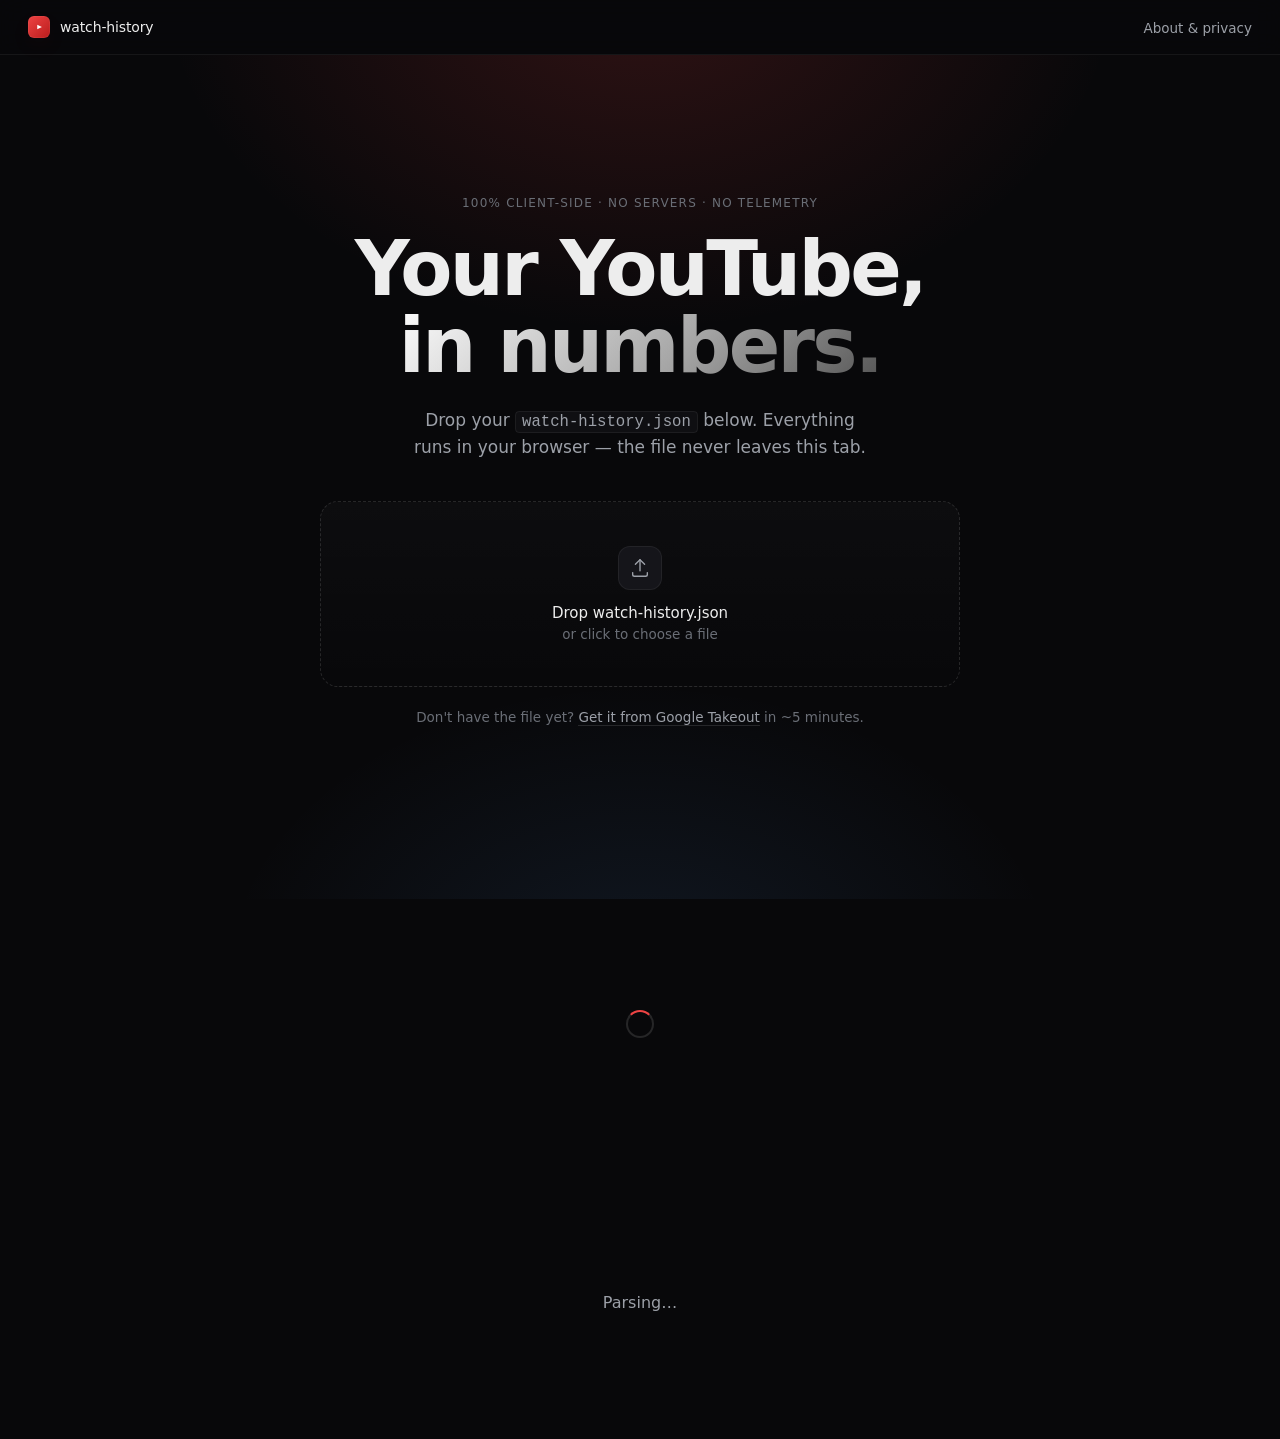
==== web/index.html @ 3d6350bc "refactor: split core from rendering, add web UI - core.js: pure stats logic (parseEntries, computeSt" ====
<!doctype html>
<html lang="en">
<head>
  <meta charset="utf-8" />
  <meta name="viewport" content="width=device-width, initial-scale=1, viewport-fit=cover" />
  <meta name="color-scheme" content="dark" />
  <title>Watch History — your YouTube, in numbers</title>
  <meta name="description" content="A private, client-side report of your YouTube watch history. No servers. No telemetry. Drop the file, see the years." />
  <link rel="stylesheet" href="./styles.css" />
  <link rel="icon" href="data:image/svg+xml,%3Csvg xmlns='http://www.w3.org/2000/svg' viewBox='0 0 32 32'%3E%3Crect width='32' height='32' rx='8' fill='%23ef4444'/%3E%3Cpath d='M13 11l8 5-8 5z' fill='white'/%3E%3C/svg%3E" />
</head>
<body>
  <header class="nav">
    <a class="brand" href="./index.html">
      <span class="brand-mark" aria-hidden="true"></span>
      <span class="brand-text">watch-history</span>
    </a>
    <nav>
      <a href="./about.html" class="nav-link">About &amp; privacy</a>
    </nav>
  </header>

  <main id="app">
    <!-- Landing -->
    <section id="landing" class="landing">
      <div class="landing-inner">
        <p class="eyebrow">100% client-side · no servers · no telemetry</p>
        <h1 class="hero-title">
          Your YouTube,<br />
          <span class="hero-grad">in numbers.</span>
        </h1>
        <p class="hero-sub">
          Drop your <code>watch-history.json</code> below. Everything runs in your browser — the file never leaves this tab.
        </p>

        <label id="dropzone" class="dropzone" tabindex="0">
          <input id="file-input" type="file" accept="application/json,.json" hidden />
          <div class="dropzone-inner">
            <div class="dropzone-icon" aria-hidden="true">
              <svg viewBox="0 0 24 24" fill="none" stroke="currentColor" stroke-width="1.5" stroke-linecap="round" stroke-linejoin="round">
                <path d="M12 3v12" /><path d="m7 8 5-5 5 5" /><path d="M4 17v2a2 2 0 0 0 2 2h12a2 2 0 0 0 2-2v-2" />
              </svg>
            </div>
            <div class="dropzone-text">
              <strong>Drop watch-history.json</strong>
              <span>or click to choose a file</span>
            </div>
          </div>
          <div class="dropzone-glow" aria-hidden="true"></div>
        </label>

        <p class="hint">
          Don't have the file yet? <a href="./about.html#takeout">Get it from Google Takeout</a> in ~5 minutes.
        </p>
      </div>
      <div class="landing-bg" aria-hidden="true"></div>
    </section>

    <!-- Loading -->
    <section id="loading" class="loading" hidden>
      <div class="spinner" aria-hidden="true"></div>
      <p id="loading-text">Parsing…</p>
    </section>

    <!-- Report -->
    <section id="report" class="report" hidden>
      <div class="report-header reveal">
        <div>
          <p class="eyebrow">Personal report</p>
          <h2 id="report-range" class="report-title"></h2>
        </div>
        <button id="reset-btn" class="ghost-btn" type="button">Load a different file</button>
      </div>

      <div id="summary" class="summary reveal"></div>

      <section class="block reveal">
        <h3 class="block-title">Year &times; month</h3>
        <p class="block-sub">How your watching has trended over the years.</p>
        <div id="ym-grid" class="ym-grid"></div>
      </section>

      <section class="block reveal">
        <h3 class="block-title">Daily heatmap</h3>
        <p class="block-sub" id="heatmap-sub">Last 53 weeks. Each square is a day.</p>
        <div id="heatmap" class="heatmap-wrap"></div>
      </section>

      <section class="block reveal">
        <h3 class="block-title">When do you watch?</h3>
        <p class="block-sub">Hour-of-day &times; day-of-week, in your local time.</p>
        <div id="hourdow" class="hourdow-wrap"></div>
      </section>

      <section class="two-col">
        <section class="block reveal">
          <h3 class="block-title">Top channels — all time</h3>
          <ol id="top-channels" class="channel-list"></ol>
        </section>
        <section class="block reveal">
          <h3 class="block-title">Top channels — last 90 days</h3>
          <ol id="top-channels-90" class="channel-list"></ol>
        </section>
      </section>

      <section class="block reveal">
        <h3 class="block-title">Most rewatched videos</h3>
        <p class="block-sub" id="rewatched-sub"></p>
        <ol id="rewatched-list" class="rewatched-list"></ol>
      </section>

      <section class="block reveal">
        <h3 class="block-title">Play-count distribution</h3>
        <p class="block-sub">How often you come back to the same video.</p>
        <div id="play-buckets" class="play-buckets"></div>
      </section>

      <section class="block reveal">
        <h3 class="block-title">Streaks &amp; extras</h3>
        <div id="extras" class="extras"></div>
      </section>

      <footer class="report-footer">
        <p>Generated in your browser · nothing was uploaded · <a href="./about.html">how this works</a></p>
      </footer>
    </section>
  </main>

  <!-- Full-page drag overlay -->
  <div id="drag-overlay" class="drag-overlay" aria-hidden="true">
    <div class="drag-overlay-inner">
      <div class="drag-overlay-ring"></div>
      <p>Drop to analyze</p>
    </div>
  </div>

  <script type="module" src="./app.js"></script>
</body>
</html>
---- web/styles.css ----
/* =========================================================================
   watch-history — dark, quiet, precise.
   ========================================================================= */

:root {
  --bg:           #08080a;
  --bg-elev:      #0f0f12;
  --bg-elev-2:    #15151a;
  --line:         rgba(255, 255, 255, 0.06);
  --line-strong:  rgba(255, 255, 255, 0.12);
  --text:         #ededed;
  --text-2:       #9ca0a8;
  --text-3:       #6a6e76;
  --accent:       #ef4444;
  --accent-soft:  rgba(239, 68, 68, 0.14);
  --accent-glow:  rgba(239, 68, 68, 0.40);
  --warm:         #f59e0b;
  --cool:         #60a5fa;
  --green:        #34d399;
  --radius-sm:    8px;
  --radius:       12px;
  --radius-lg:    18px;
  --ease:         cubic-bezier(0.22, 1, 0.36, 1);
  --ease-out:     cubic-bezier(0.16, 1, 0.3, 1);
  --font-sans:    -apple-system, "SF Pro Display", "Inter", system-ui, sans-serif;
  --font-mono:    "SF Mono", "JetBrains Mono", "Menlo", ui-monospace, monospace;
}

* { box-sizing: border-box; }
html, body { margin: 0; padding: 0; }
html { background: var(--bg); }
body {
  font-family: var(--font-sans);
  color: var(--text);
  background: var(--bg);
  -webkit-font-smoothing: antialiased;
  font-feature-settings: "ss01", "cv11";
  min-height: 100vh;
  overflow-x: hidden;
}
a { color: var(--text); text-decoration: none; border-bottom: 1px solid var(--line-strong); transition: border-color .15s var(--ease), color .15s var(--ease); }
a:hover { border-color: var(--text); color: white; }
code { font-family: var(--font-mono); font-size: 0.92em; background: var(--bg-elev); padding: 1px 6px; border-radius: 4px; border: 1px solid var(--line); }

/* =========================================================================
   Nav
   ========================================================================= */
.nav {
  position: sticky; top: 0; z-index: 50;
  display: flex; align-items: center; justify-content: space-between;
  padding: 16px 28px;
  background: color-mix(in oklab, var(--bg) 80%, transparent);
  -webkit-backdrop-filter: blur(14px) saturate(140%);
          backdrop-filter: blur(14px) saturate(140%);
  border-bottom: 1px solid var(--line);
}
.brand { display: flex; align-items: center; gap: 10px; border: 0; }
.brand:hover { color: white; }
.brand-mark {
  width: 22px; height: 22px; border-radius: 6px;
  background: linear-gradient(135deg, var(--accent) 0%, #b91c1c 100%);
  box-shadow: 0 0 0 1px rgba(255,255,255,0.05) inset, 0 8px 24px -8px var(--accent-glow);
  position: relative;
}
.brand-mark::after {
  content: ""; position: absolute; inset: 0;
  background: url("data:image/svg+xml;utf8,<svg xmlns='http://www.w3.org/2000/svg' viewBox='0 0 24 24'><path d='M9 8l8 4-8 4z' fill='white'/></svg>") center/14px no-repeat;
}
.brand-text { font-size: 14px; letter-spacing: -0.01em; font-weight: 500; color: var(--text); }
.nav-link { font-size: 13.5px; color: var(--text-2); border: 0; }
.nav-link:hover { color: var(--text); }

/* =========================================================================
   Landing
   ========================================================================= */
.landing {
  position: relative;
  min-height: calc(100vh - 56px);
  display: grid; place-items: center;
  padding: 60px 24px 80px;
  overflow: hidden;
}
.landing-inner {
  position: relative; z-index: 2;
  max-width: 640px; width: 100%;
  text-align: center;
  animation: fadeUp .8s var(--ease-out) both;
}
.eyebrow {
  font-size: 12px; letter-spacing: 0.1em; text-transform: uppercase;
  color: var(--text-3); margin: 0 0 20px;
  font-weight: 500;
}
.hero-title {
  font-size: clamp(40px, 6.5vw, 76px);
  line-height: 1.02;
  letter-spacing: -0.035em;
  font-weight: 600;
  margin: 0 0 22px;
  color: var(--text);
}
.hero-grad {
  background: linear-gradient(135deg, #fff 0%, #a3a3a3 60%, #525252 100%);
  -webkit-background-clip: text; background-clip: text;
  color: transparent;
}
.hero-sub {
  font-size: 17px; line-height: 1.55;
  color: var(--text-2);
  margin: 0 auto 40px; max-width: 460px;
}
.hint { font-size: 13.5px; color: var(--text-3); margin-top: 22px; }
.hint a { color: var(--text-2); border-color: var(--line-strong); }

.dropzone {
  position: relative;
  display: block;
  border-radius: var(--radius-lg);
  background: linear-gradient(180deg, rgba(255,255,255,0.025), rgba(255,255,255,0.005));
  border: 1px dashed var(--line-strong);
  padding: 44px 24px;
  cursor: pointer;
  transition: transform .35s var(--ease), border-color .25s var(--ease), background .25s var(--ease);
  overflow: hidden;
  isolation: isolate;
}
.dropzone:hover, .dropzone:focus-visible { outline: none; border-color: rgba(255,255,255,0.22); transform: translateY(-2px); background: linear-gradient(180deg, rgba(255,255,255,0.04), rgba(255,255,255,0.01)); }
.dropzone.is-active { border-color: var(--accent); background: linear-gradient(180deg, var(--accent-soft), rgba(239,68,68,0.03)); transform: translateY(-2px); }
.dropzone-inner { display: flex; flex-direction: column; align-items: center; gap: 14px; position: relative; z-index: 2; }
.dropzone-icon {
  width: 44px; height: 44px; border-radius: 12px;
  display: grid; place-items: center;
  background: var(--bg-elev-2);
  border: 1px solid var(--line);
  color: var(--text-2);
  transition: color .2s var(--ease), border-color .2s var(--ease), background .2s var(--ease);
}
.dropzone:hover .dropzone-icon, .dropzone.is-active .dropzone-icon { color: var(--accent); border-color: var(--accent); }
.dropzone-icon svg { width: 22px; height: 22px; }
.dropzone-text { display: flex; flex-direction: column; align-items: center; gap: 4px; }
.dropzone-text strong { font-weight: 500; font-size: 15px; color: var(--text); }
.dropzone-text span { font-size: 13.5px; color: var(--text-3); }

.dropzone-glow {
  position: absolute; inset: 0;
  background: radial-gradient(600px circle at var(--mx, 50%) var(--my, 50%), var(--accent-soft), transparent 50%);
  opacity: 0; transition: opacity .35s var(--ease);
  pointer-events: none; z-index: 1;
}
.dropzone:hover .dropzone-glow, .dropzone.is-active .dropzone-glow { opacity: 1; }

.landing-bg {
  position: absolute; inset: 0; z-index: 1;
  background:
    radial-gradient(800px 600px at 50% -10%, rgba(239,68,68,0.18), transparent 60%),
    radial-gradient(700px 500px at 50% 110%, rgba(96,165,250,0.10), transparent 60%);
  pointer-events: none;
}

/* =========================================================================
   Loading
   ========================================================================= */
.loading {
  min-height: 60vh;
  display: grid; place-items: center;
  gap: 18px;
  color: var(--text-2);
}
.spinner {
  width: 28px; height: 28px;
  border-radius: 50%;
  border: 2px solid var(--line-strong);
  border-top-color: var(--accent);
  animation: spin 0.9s linear infinite;
}
@keyframes spin { to { transform: rotate(360deg); } }

/* =========================================================================
   Full-page drag overlay
   ========================================================================= */
.drag-overlay {
  position: fixed; inset: 12px; z-index: 100;
  border-radius: var(--radius-lg);
  border: 2px dashed var(--accent);
  background: rgba(239, 68, 68, 0.06);
  -webkit-backdrop-filter: blur(2px); backdrop-filter: blur(2px);
  display: grid; place-items: center;
  pointer-events: none;
  opacity: 0;
  transition: opacity .18s var(--ease);
}
.drag-overlay.is-on { opacity: 1; pointer-events: all; }
.drag-overlay-inner { text-align: center; display: flex; flex-direction: column; align-items: center; gap: 18px; }
.drag-overlay-inner p { font-size: 18px; letter-spacing: -0.01em; color: var(--text); margin: 0; }
.drag-overlay-ring {
  width: 54px; height: 54px;
  border-radius: 50%;
  border: 2px solid var(--accent);
  position: relative;
}
.drag-overlay-ring::before, .drag-overlay-ring::after {
  content: ""; position: absolute; inset: -6px; border-radius: 50%;
  border: 2px solid var(--accent); opacity: 0.4;
  animation: pulse 1.6s var(--ease) infinite;
}
.drag-overlay-ring::after { animation-delay: 0.8s; }
@keyframes pulse {
  0%   { transform: scale(0.85); opacity: 0.5; }
  100% { transform: scale(1.6);  opacity: 0;   }
}

/* =========================================================================
   Report
   ========================================================================= */
.report {
  max-width: 1180px; margin: 0 auto;
  padding: 56px 28px 96px;
}
.report-header {
  display: flex; align-items: flex-end; justify-content: space-between;
  gap: 24px; margin-bottom: 40px;
  flex-wrap: wrap;
}
.report-title {
  font-size: clamp(26px, 4vw, 38px);
  letter-spacing: -0.025em;
  font-weight: 600;
  margin: 0;
  color: var(--text);
}
.ghost-btn {
  background: transparent;
  color: var(--text-2);
  border: 1px solid var(--line-strong);
  border-radius: var(--radius-sm);
  padding: 9px 14px;
  font-size: 13px;
  font-family: inherit;
  cursor: pointer;
  transition: all .18s var(--ease);
}
.ghost-btn:hover { color: var(--text); border-color: rgba(255,255,255,0.25); background: var(--bg-elev); }

.summary {
  display: grid;
  grid-template-columns: repeat(4, 1fr);
  gap: 14px;
  margin-bottom: 64px;
}
@media (max-width: 760px) { .summary { grid-template-columns: repeat(2, 1fr); } }

.stat {
  background: var(--bg-elev);
  border: 1px solid var(--line);
  border-radius: var(--radius);
  padding: 22px 22px 20px;
  position: relative; overflow: hidden;
  transition: border-color .2s var(--ease), transform .35s var(--ease);
}
.stat:hover { border-color: var(--line-strong); transform: translateY(-2px); }
.stat-label {
  font-size: 12px; color: var(--text-3);
  text-transform: uppercase; letter-spacing: 0.08em;
  margin: 0 0 12px;
}
.stat-value {
  font-size: clamp(28px, 3.4vw, 38px);
  font-weight: 600; letter-spacing: -0.02em;
  font-variant-numeric: tabular-nums;
  color: var(--text);
  line-height: 1;
}
.stat-unit { font-size: 14px; color: var(--text-3); margin-left: 6px; font-weight: 400; letter-spacing: 0; }
.stat-sub { font-size: 12.5px; color: var(--text-3); margin: 10px 0 0; }

/* Block */
.block { margin-bottom: 72px; }
.block-title {
  font-size: 20px; font-weight: 600; letter-spacing: -0.015em;
  margin: 0 0 4px;
}
.block-sub { color: var(--text-3); font-size: 13.5px; margin: 0 0 22px; }

.two-col { display: grid; grid-template-columns: 1fr 1fr; gap: 32px; margin-bottom: 0; }
@media (max-width: 880px) { .two-col { grid-template-columns: 1fr; } }

/* =========================================================================
   Year × month grid
   ========================================================================= */
.ym-grid {
  display: grid;
  grid-template-columns: 60px repeat(12, 1fr) 70px;
  gap: 4px;
  font-variant-numeric: tabular-nums;
  font-size: 12px;
}
.ym-cell {
  aspect-ratio: 1;
  border-radius: 5px;
  display: grid; place-items: center;
  color: rgba(255,255,255,0.85);
  background: rgba(255,255,255,0.02);
  border: 1px solid var(--line);
  cursor: default;
  transition: transform .15s var(--ease), border-color .15s var(--ease);
  min-height: 36px;
}
.ym-cell:hover { transform: scale(1.06); border-color: var(--line-strong); z-index: 2; position: relative; }
.ym-cell.empty { color: var(--text-3); opacity: 0.4; }
.ym-label, .ym-month, .ym-total {
  display: grid; place-items: center;
  color: var(--text-3); font-weight: 500;
}
.ym-label { justify-content: start; font-weight: 600; color: var(--text-2); }
.ym-total { color: var(--text); font-weight: 600; }

/* =========================================================================
   Daily heatmap (GitHub-style)
   ========================================================================= */
.heatmap-wrap { overflow-x: auto; padding-bottom: 6px; }
.heatmap {
  display: inline-grid;
  grid-template-columns: 28px repeat(var(--weeks, 53), 12px);
  grid-auto-rows: 12px;
  gap: 3px;
  font-size: 10px;
}
.heatmap-month-row { display: contents; }
.heatmap-month-label {
  grid-row: 1;
  color: var(--text-3);
  font-size: 10px;
  text-align: left;
  padding-bottom: 4px;
  height: 14px;
}
.heatmap-day-label {
  color: var(--text-3);
  font-size: 10px;
  display: grid; align-items: center;
  padding-right: 6px;
}
.heatmap-cell {
  border-radius: 2px;
  background: var(--line);
  transition: transform .12s var(--ease), filter .12s var(--ease);
  cursor: default;
}
.heatmap-cell:hover { transform: scale(1.7); z-index: 2; position: relative; filter: brightness(1.3); }
.heatmap-cell.empty { background: rgba(255,255,255,0.025); }
.heatmap-cell.l1 { background: rgba(239, 68, 68, 0.25); }
.heatmap-cell.l2 { background: rgba(239, 68, 68, 0.50); }
.heatmap-cell.l3 { background: rgba(239, 68, 68, 0.75); }
.heatmap-cell.l4 { background: rgba(239, 68, 68, 1.00); box-shadow: 0 0 8px -2px var(--accent-glow); }

.heatmap-legend {
  display: flex; align-items: center; gap: 10px;
  margin-top: 14px;
  font-size: 12px; color: var(--text-3);
}
.heatmap-legend-cells { display: flex; gap: 3px; }
.heatmap-legend-cells > span { width: 12px; height: 12px; border-radius: 2px; }

/* =========================================================================
   Hour × DoW
   ========================================================================= */
.hourdow-wrap { overflow-x: auto; }
.hourdow {
  display: inline-grid;
  grid-template-columns: 36px repeat(24, 22px);
  grid-auto-rows: 22px;
  gap: 3px;
}
.hourdow-cell {
  border-radius: 3px;
  background: var(--line);
  transition: transform .12s var(--ease);
  cursor: default;
  position: relative;
}
.hourdow-cell.empty { background: rgba(255,255,255,0.025); }
.hourdow-cell.l1 { background: rgba(239, 68, 68, 0.25); }
.hourdow-cell.l2 { background: rgba(239, 68, 68, 0.50); }
.hourdow-cell.l3 { background: rgba(239, 68, 68, 0.75); }
.hourdow-cell.l4 { background: rgba(239, 68, 68, 1.00); box-shadow: 0 0 8px -2px var(--accent-glow); }
.hourdow-cell:hover { transform: scale(1.25); z-index: 2; }
.hourdow-label, .hourdow-hour {
  color: var(--text-3); font-size: 10.5px;
  display: grid; place-items: center;
}
.hourdow-label { justify-content: end; padding-right: 8px; }

/* =========================================================================
   Channel list
   ========================================================================= */
.channel-list { list-style: none; padding: 0; margin: 0; display: flex; flex-direction: column; gap: 6px; }
.channel-row {
  display: grid;
  grid-template-columns: 28px 1fr auto;
  gap: 14px;
  align-items: center;
  padding: 10px 12px;
  border-radius: 10px;
  background: transparent;
  transition: background .15s var(--ease);
  position: relative;
}
.channel-row:hover { background: var(--bg-elev); }
.avatar {
  width: 28px; height: 28px; border-radius: 50%;
  display: grid; place-items: center;
  font-size: 11px; font-weight: 600; letter-spacing: 0.02em;
  color: white;
  flex-shrink: 0;
  box-shadow: 0 0 0 1px rgba(255,255,255,0.06) inset;
}
.channel-meta { min-width: 0; display: flex; flex-direction: column; gap: 4px; }
.channel-name {
  font-size: 13.5px;
  white-space: nowrap; overflow: hidden; text-overflow: ellipsis;
  color: var(--text);
}
.channel-name a { color: inherit; border: 0; }
.channel-name a:hover { color: white; }
.channel-bar {
  height: 4px; border-radius: 2px;
  background: var(--line);
  overflow: hidden;
}
.channel-bar-fill {
  display: block; height: 100%;
  background: linear-gradient(90deg, var(--accent), #fb923c);
  border-radius: 2px;
  width: 0;
  transition: width .8s var(--ease-out);
}
.channel-count {
  font-variant-numeric: tabular-nums;
  font-size: 13px;
  color: var(--text-2);
  font-weight: 500;
}

/* =========================================================================
   Rewatched list
   ========================================================================= */
.rewatched-list { list-style: none; padding: 0; margin: 0; display: flex; flex-direction: column; gap: 4px; }
.rewatched-row {
  display: grid;
  grid-template-columns: 40px 28px 1fr auto;
  align-items: center;
  gap: 14px;
  padding: 10px 12px;
  border-radius: 10px;
  transition: background .15s var(--ease);
}
.rewatched-row:hover { background: var(--bg-elev); }
.rewatched-count {
  font-variant-numeric: tabular-nums;
  font-size: 16px; font-weight: 600;
  color: var(--text);
  text-align: right;
}
.rewatched-meta { min-width: 0; }
.rewatched-title {
  font-size: 13.5px;
  white-space: nowrap; overflow: hidden; text-overflow: ellipsis;
  color: var(--text);
}
.rewatched-title a { color: inherit; border: 0; }
.rewatched-title a:hover { color: white; }
.rewatched-channel {
  font-size: 12px; color: var(--text-3);
  margin-top: 2px;
  white-space: nowrap; overflow: hidden; text-overflow: ellipsis;
}
.rewatched-span {
  font-size: 11.5px; color: var(--text-3);
  font-variant-numeric: tabular-nums;
  white-space: nowrap;
}

/* =========================================================================
   Play buckets
   ========================================================================= */
.play-buckets { display: flex; flex-direction: column; gap: 10px; }
.bucket-row {
  display: grid;
  grid-template-columns: 200px 1fr 90px;
  gap: 18px;
  align-items: center;
  padding: 12px 14px;
  background: var(--bg-elev);
  border: 1px solid var(--line);
  border-radius: 10px;
  transition: border-color .2s var(--ease);
}
.bucket-row:hover { border-color: var(--line-strong); }
.bucket-label { font-size: 13.5px; color: var(--text); }
.bucket-bar {
  height: 8px; border-radius: 4px; background: var(--line);
  overflow: hidden; position: relative;
}
.bucket-bar-fill {
  position: absolute; inset: 0; right: auto;
  background: linear-gradient(90deg, var(--accent), #fb923c);
  border-radius: 4px;
  width: 0;
  transition: width 1s var(--ease-out);
}
.bucket-num { text-align: right; font-variant-numeric: tabular-nums; font-size: 13px; color: var(--text-2); }
.bucket-num strong { color: var(--text); font-weight: 600; }
@media (max-width: 700px) {
  .bucket-row { grid-template-columns: 1fr 80px; }
  .bucket-bar { grid-column: 1 / -1; order: 3; }
  .bucket-label { order: 1; }
  .bucket-num { order: 2; }
}

/* =========================================================================
   Extras
   ========================================================================= */
.extras {
  display: grid;
  grid-template-columns: repeat(auto-fit, minmax(220px, 1fr));
  gap: 14px;
}
.extra {
  padding: 18px 20px;
  background: var(--bg-elev);
  border: 1px solid var(--line);
  border-radius: var(--radius);
}
.extra-label { font-size: 12px; color: var(--text-3); text-transform: uppercase; letter-spacing: 0.08em; margin: 0 0 10px; }
.extra-value { font-size: 22px; font-weight: 600; letter-spacing: -0.015em; font-variant-numeric: tabular-nums; }
.extra-sub { font-size: 12px; color: var(--text-3); margin-top: 4px; }

/* =========================================================================
   Footer
   ========================================================================= */
.report-footer { text-align: center; color: var(--text-3); font-size: 12.5px; padding: 24px 0 0; border-top: 1px solid var(--line); margin-top: 48px; }
.report-footer a { color: var(--text-2); border: 0; }
.report-footer a:hover { color: var(--text); }

/* =========================================================================
   Reveal-on-mount animation (staggered)
   ========================================================================= */
.reveal { opacity: 0; transform: translateY(12px); animation: fadeUp .7s var(--ease-out) forwards; }
.reveal:nth-child(1) { animation-delay: 0.00s; }
.reveal:nth-child(2) { animation-delay: 0.07s; }
.reveal:nth-child(3) { animation-delay: 0.14s; }
.reveal:nth-child(4) { animation-delay: 0.21s; }
.reveal:nth-child(5) { animation-delay: 0.28s; }
.reveal:nth-child(6) { animation-delay: 0.35s; }
.reveal:nth-child(7) { animation-delay: 0.42s; }
.reveal:nth-child(8) { animation-delay: 0.49s; }
.reveal:nth-child(9) { animation-delay: 0.56s; }
.reveal:nth-child(10){ animation-delay: 0.63s; }

@keyframes fadeUp {
  from { opacity: 0; transform: translateY(12px); }
  to   { opacity: 1; transform: translateY(0);    }
}

@media (prefers-reduced-motion: reduce) {
  .reveal, .landing-inner { animation: none !important; opacity: 1; transform: none; }
  .spinner { animation-duration: 2s; }
  .drag-overlay-ring::before, .drag-overlay-ring::after { animation: none; }
  * { transition-duration: 0.01ms !important; }
}

/* =========================================================================
   Tooltip
   ========================================================================= */
.tip {
  position: fixed; z-index: 200;
  pointer-events: none;
  background: var(--bg-elev-2);
  color: var(--text);
  border: 1px solid var(--line-strong);
  border-radius: 8px;
  padding: 8px 10px;
  font-size: 12px;
  font-variant-numeric: tabular-nums;
  box-shadow: 0 16px 40px -12px rgba(0,0,0,0.6);
  opacity: 0;
  transform: translate(-50%, -130%);
  transition: opacity .12s var(--ease);
  white-space: nowrap;
}
.tip.is-on { opacity: 1; }

/* =========================================================================
   About page
   ========================================================================= */
.about-body { background: var(--bg); }
.about-main { padding: 64px 28px 120px; }
.prose {
  max-width: 720px; margin: 0 auto;
  color: var(--text);
  font-size: 16px; line-height: 1.65;
}
.prose h1 {
  font-size: clamp(34px, 5vw, 52px);
  letter-spacing: -0.03em; font-weight: 600;
  line-height: 1.1; margin: 0 0 40px;
}
.prose h2 {
  font-size: 22px; font-weight: 600; letter-spacing: -0.015em;
  margin: 56px 0 14px;
}
.prose h3 { font-size: 16px; font-weight: 600; margin: 0 0 4px; }
.prose p { color: var(--text-2); margin: 0 0 14px; }
.prose ul, .prose ol { color: var(--text-2); padding-left: 22px; }
.prose li { margin: 4px 0; }
.prose strong { color: var(--text); font-weight: 600; }
.prose em { color: var(--text); font-style: normal; background: var(--bg-elev); padding: 0 5px; border-radius: 4px; border: 1px solid var(--line); font-size: 0.94em; }
.prose .back { margin-top: 56px; }

.callout {
  display: grid; grid-template-columns: 36px 1fr; gap: 18px;
  background: linear-gradient(180deg, rgba(52, 211, 153, 0.06), rgba(52, 211, 153, 0.02));
  border: 1px solid rgba(52, 211, 153, 0.20);
  border-radius: var(--radius);
  padding: 22px 24px;
  margin: 32px 0 40px;
}
.callout-icon {
  width: 32px; height: 32px; border-radius: 8px;
  background: rgba(52, 211, 153, 0.14);
  display: grid; place-items: center;
  color: var(--green);
}
.callout-icon svg { width: 18px; height: 18px; }
.callout-title { margin: 0 0 10px; font-size: 17px; font-weight: 600; }
.callout-list { margin: 0; padding-left: 18px; }
.callout-list li { margin: 6px 0; }

.steps { list-style: none; padding: 0; counter-reset: step; margin: 24px 0; }
.steps > li {
  display: grid; grid-template-columns: 36px 1fr;
  gap: 18px;
  padding: 18px 0;
  border-top: 1px solid var(--line);
}
.steps > li:first-child { border-top: 0; }
.step-num {
  width: 28px; height: 28px; border-radius: 50%;
  display: grid; place-items: center;
  border: 1px solid var(--line-strong);
  background: var(--bg-elev);
  font-size: 12.5px; font-weight: 600;
  color: var(--text-2);
  font-variant-numeric: tabular-nums;
}
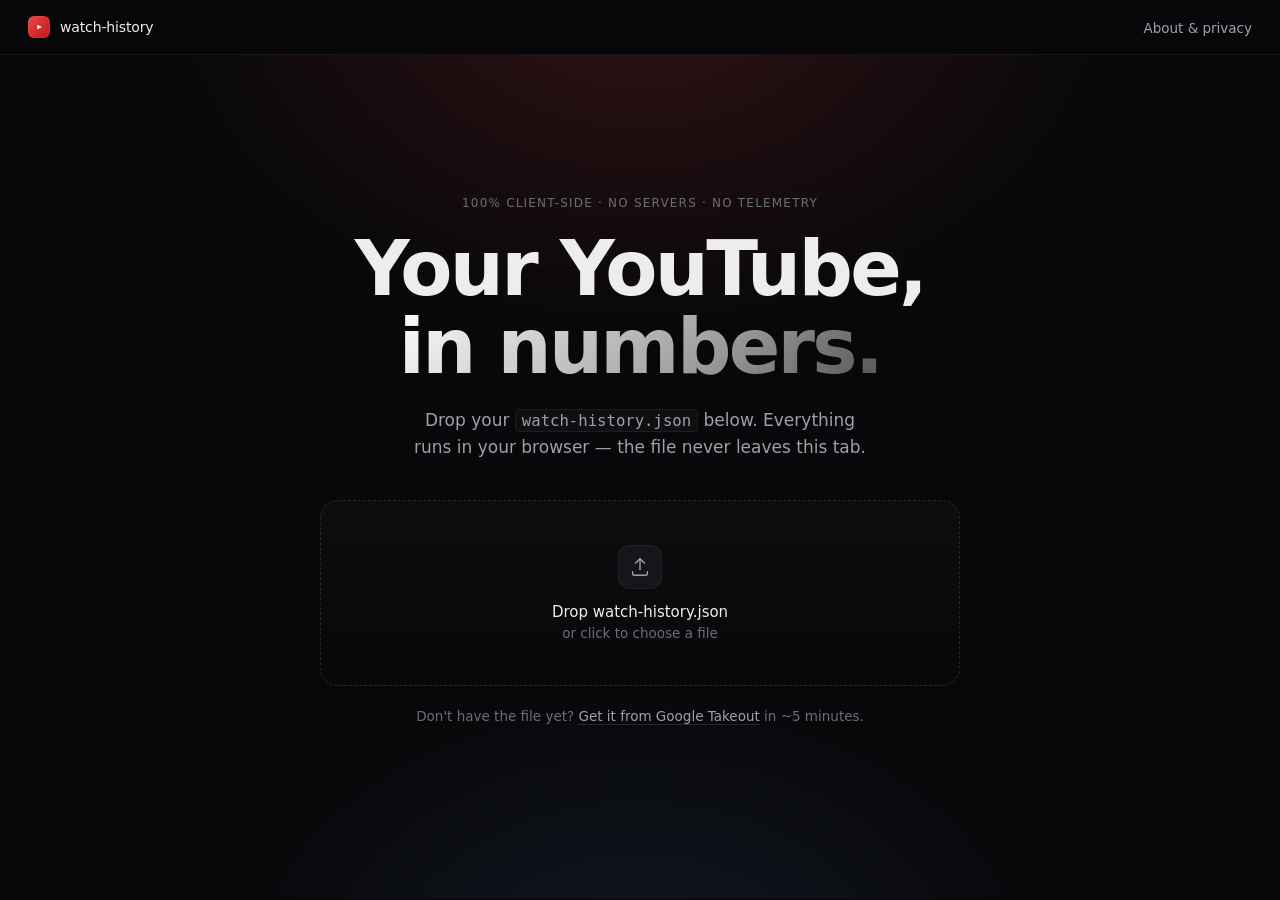
==== commit 40f162ab: "fix(web): file picker, drop reliability, hidden-section flash, post-load scroll - Click path: stop c" ====
--- a/web/index.html
+++ b/web/index.html
@@ -34,7 +34,7 @@
         </p>
 
         <label id="dropzone" class="dropzone" tabindex="0">
-          <input id="file-input" type="file" accept="application/json,.json" hidden />
+          <input id="file-input" type="file" accept="application/json,.json" class="visually-hidden" />
           <div class="dropzone-inner">
             <div class="dropzone-icon" aria-hidden="true">
               <svg viewBox="0 0 24 24" fill="none" stroke="currentColor" stroke-width="1.5" stroke-linecap="round" stroke-linejoin="round">
--- a/web/styles.css
+++ b/web/styles.css
@@ -28,6 +28,7 @@
 
 * { box-sizing: border-box; }
 html, body { margin: 0; padding: 0; }
+[hidden] { display: none !important; } /* beat class selectors below */
 html { background: var(--bg); }
 body {
   font-family: var(--font-sans);
@@ -141,6 +142,17 @@
 .dropzone-text strong { font-weight: 500; font-size: 15px; color: var(--text); }
 .dropzone-text span { font-size: 13.5px; color: var(--text-3); }
 
+/* Hide the file input visually but keep it interactable so the label
+   can natively forward clicks. `hidden`/`display:none` breaks the
+   picker in some browsers, especially Safari. */
+.visually-hidden {
+  position: absolute !important;
+  width: 1px; height: 1px;
+  padding: 0; margin: -1px;
+  overflow: hidden; clip: rect(0,0,0,0);
+  white-space: nowrap; border: 0;
+}
+
 .dropzone-glow {
   position: absolute; inset: 0;
   background: radial-gradient(600px circle at var(--mx, 50%) var(--my, 50%), var(--accent-soft), transparent 50%);
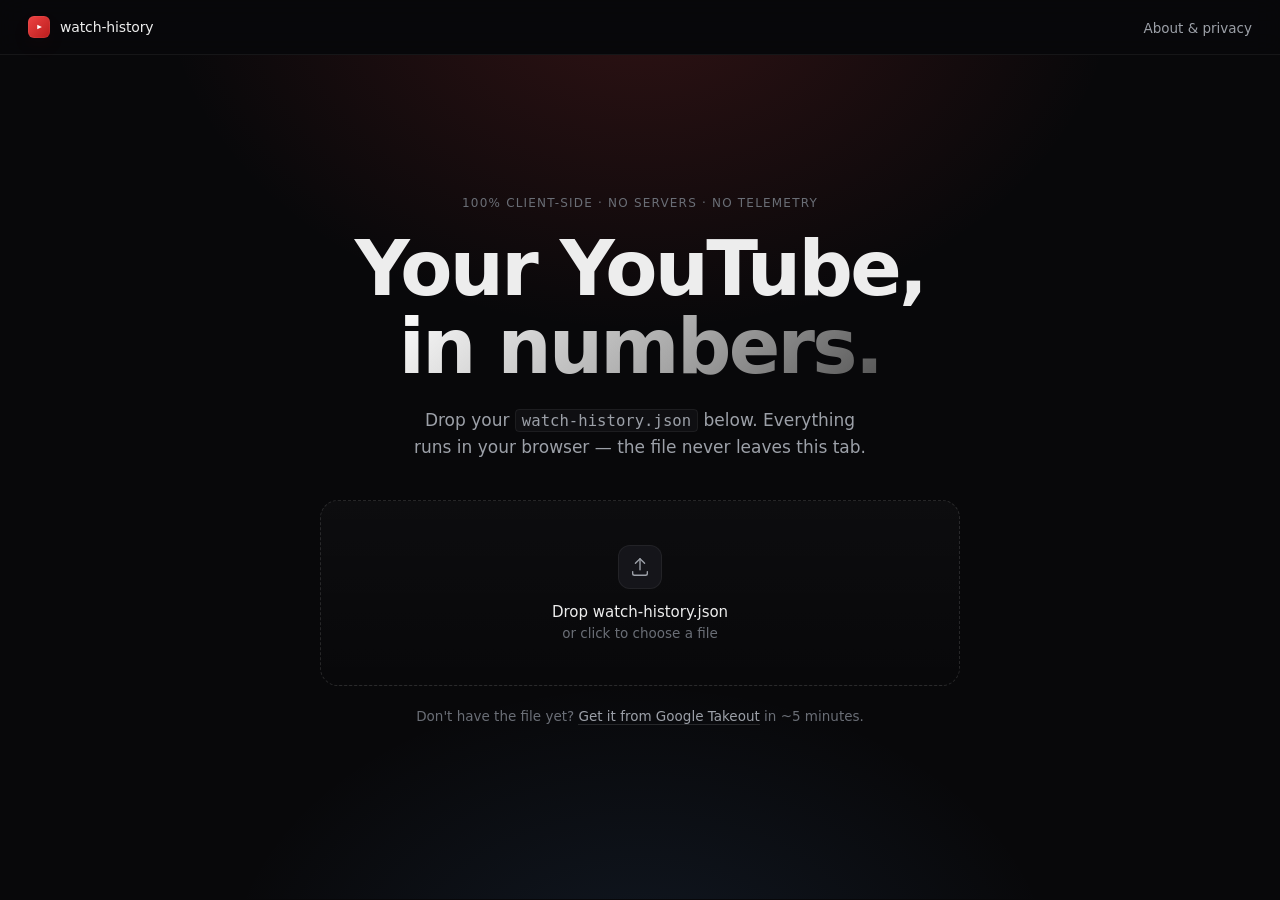
==== commit 0050a9bb: "feat(web): opt-in thumbnail toggle (off by default) Channel-avatar thumbnails (hotlinked from i.ytim" ====
--- a/web/index.html
+++ b/web/index.html
@@ -69,7 +69,14 @@
           <p class="eyebrow">Personal report</p>
           <h2 id="report-range" class="report-title"></h2>
         </div>
-        <button id="reset-btn" class="ghost-btn" type="button">Load a different file</button>
+        <div class="report-actions">
+          <label class="toggle" title="When on, channel avatars use YouTube video thumbnails (hotlinked from i.ytimg.com). When off, no network requests are made.">
+            <input type="checkbox" id="thumbs-toggle" class="toggle-input" />
+            <span class="toggle-track" aria-hidden="true"><span class="toggle-thumb"></span></span>
+            <span class="toggle-label">Thumbnails</span>
+          </label>
+          <button id="reset-btn" class="ghost-btn" type="button">Load a different file</button>
+        </div>
       </div>
 
       <div id="summary" class="summary reveal"></div>
--- a/web/styles.css
+++ b/web/styles.css
@@ -253,6 +253,55 @@
 }
 .ghost-btn:hover { color: var(--text); border-color: rgba(255,255,255,0.25); background: var(--bg-elev); }
 
+.report-actions {
+  display: flex; align-items: center; gap: 14px;
+  flex-wrap: wrap;
+}
+.toggle {
+  display: inline-flex; align-items: center; gap: 8px;
+  cursor: pointer;
+  user-select: none;
+  font-size: 13px;
+  color: var(--text-2);
+}
+.toggle:hover { color: var(--text); }
+.toggle-input {
+  position: absolute;
+  opacity: 0; pointer-events: none;
+  width: 0; height: 0;
+}
+.toggle-track {
+  position: relative;
+  width: 34px; height: 20px;
+  border-radius: 999px;
+  background: var(--line);
+  border: 1px solid var(--line-strong);
+  transition: background .18s var(--ease), border-color .18s var(--ease);
+  flex-shrink: 0;
+}
+.toggle-thumb {
+  position: absolute;
+  top: 1px; left: 1px;
+  width: 16px; height: 16px;
+  border-radius: 50%;
+  background: var(--text-2);
+  transition: transform .18s var(--ease), background .18s var(--ease);
+  box-shadow: 0 1px 2px rgba(0,0,0,0.4);
+}
+.toggle-input:checked + .toggle-track {
+  background: var(--accent);
+  border-color: var(--accent);
+}
+.toggle-input:checked + .toggle-track .toggle-thumb {
+  transform: translateX(14px);
+  background: white;
+}
+.toggle-input:focus-visible + .toggle-track {
+  outline: 2px solid var(--accent);
+  outline-offset: 2px;
+}
+.toggle-label { white-space: nowrap; }
+
 .summary {
   display: grid;
   grid-template-columns: repeat(4, 1fr);
@@ -300,6 +349,11 @@
    Year × month grid
    ========================================================================= */
 .ym-grid {
+  display: flex;
+  flex-direction: column;
+  gap: 14px;
+}
+.ym-grid-inner {
   display: grid;
   grid-template-columns: 60px repeat(12, 1fr) 70px;
   gap: 4px;
@@ -425,6 +479,15 @@
   color: white;
   flex-shrink: 0;
   box-shadow: 0 0 0 1px rgba(255,255,255,0.06) inset;
+  position: relative;
+  overflow: hidden;
+}
+.avatar-initials { grid-area: 1 / 1; }
+.avatar-img {
+  grid-area: 1 / 1;
+  width: 100%; height: 100%;
+  object-fit: cover;
+  display: block;
 }
 .channel-meta { min-width: 0; display: flex; flex-direction: column; gap: 4px; }
 .channel-name {
@@ -495,19 +558,36 @@
 /* =========================================================================
    Play buckets
    ========================================================================= */
-.play-buckets { display: flex; flex-direction: column; gap: 10px; }
+.play-master-detail {
+  display: grid;
+  grid-template-columns: minmax(0, 1fr) minmax(0, 1.1fr);
+  gap: 18px;
+  align-items: start;
+}
+.play-master {
+  list-style: none; margin: 0; padding: 0;
+  display: flex; flex-direction: column; gap: 10px;
+}
 .bucket-row {
   display: grid;
-  grid-template-columns: 200px 1fr 90px;
+  grid-template-columns: 180px 1fr 150px;
   gap: 18px;
   align-items: center;
   padding: 12px 14px;
   background: var(--bg-elev);
   border: 1px solid var(--line);
   border-radius: 10px;
-  transition: border-color .2s var(--ease);
+  cursor: pointer;
+  transition: border-color .2s var(--ease), background .2s var(--ease), transform .15s var(--ease);
 }
 .bucket-row:hover { border-color: var(--line-strong); }
+.bucket-row:focus-visible { outline: 2px solid var(--accent); outline-offset: 2px; }
+.bucket-row.is-selected {
+  border-color: var(--accent);
+  background: linear-gradient(90deg, rgba(239,68,68,0.08), transparent 60%);
+}
+.bucket-row.is-empty { cursor: default; opacity: 0.55; }
+.bucket-row.is-empty:hover { border-color: var(--line); }
 .bucket-label { font-size: 13.5px; color: var(--text); }
 .bucket-bar {
   height: 8px; border-radius: 4px; background: var(--line);
@@ -522,8 +602,67 @@
 }
 .bucket-num { text-align: right; font-variant-numeric: tabular-nums; font-size: 13px; color: var(--text-2); }
 .bucket-num strong { color: var(--text); font-weight: 600; }
+
+.play-detail {
+  background: var(--bg-elev);
+  border: 1px solid var(--line);
+  border-radius: 12px;
+  padding: 16px;
+  position: sticky; top: 16px;
+  height: 480px;
+  overflow: auto;
+}
+.play-detail-hint {
+  color: var(--text-3);
+  font-size: 13px;
+  margin: 0;
+  display: grid; place-items: center;
+  height: 100%;
+  text-align: center;
+}
+.play-detail-head { margin-bottom: 12px; }
+.play-detail-title { font-size: 14px; font-weight: 600; margin: 0 0 4px; color: var(--text); }
+.play-detail-sub { font-size: 12px; color: var(--text-3); margin: 0; }
+.play-detail-list {
+  list-style: none; margin: 0; padding: 0;
+  display: flex; flex-direction: column;
+}
+.play-detail-row {
+  display: grid;
+  grid-template-columns: 42px 28px minmax(0, 1fr);
+  gap: 10px;
+  align-items: center;
+  padding: 6px 4px;
+  border-top: 1px solid var(--line);
+}
+.play-detail-row:first-child { border-top: 0; }
+.play-detail-count {
+  text-align: right;
+  font-variant-numeric: tabular-nums;
+  font-weight: 600;
+  color: var(--text);
+  font-size: 13px;
+}
+.play-detail-meta { min-width: 0; display: flex; flex-direction: column; gap: 2px; }
+.play-detail-vtitle {
+  font-size: 13px; color: var(--text);
+  white-space: nowrap; overflow: hidden; text-overflow: ellipsis;
+}
+.play-detail-vtitle a { color: inherit; border: 0; }
+.play-detail-vtitle a:hover { color: white; }
+.play-detail-channel {
+  font-size: 11.5px; color: var(--text-3);
+  white-space: nowrap; overflow: hidden; text-overflow: ellipsis;
+}
+.play-detail-channel a { color: inherit; border: 0; }
+.play-detail-channel a:hover { color: var(--text-2); }
+
+@media (max-width: 900px) {
+  .play-master-detail { grid-template-columns: 1fr; }
+  .play-detail { position: static; height: 420px; }
+}
 @media (max-width: 700px) {
-  .bucket-row { grid-template-columns: 1fr 80px; }
+  .bucket-row { grid-template-columns: 1fr 100px; }
   .bucket-bar { grid-column: 1 / -1; order: 3; }
   .bucket-label { order: 1; }
   .bucket-num { order: 2; }
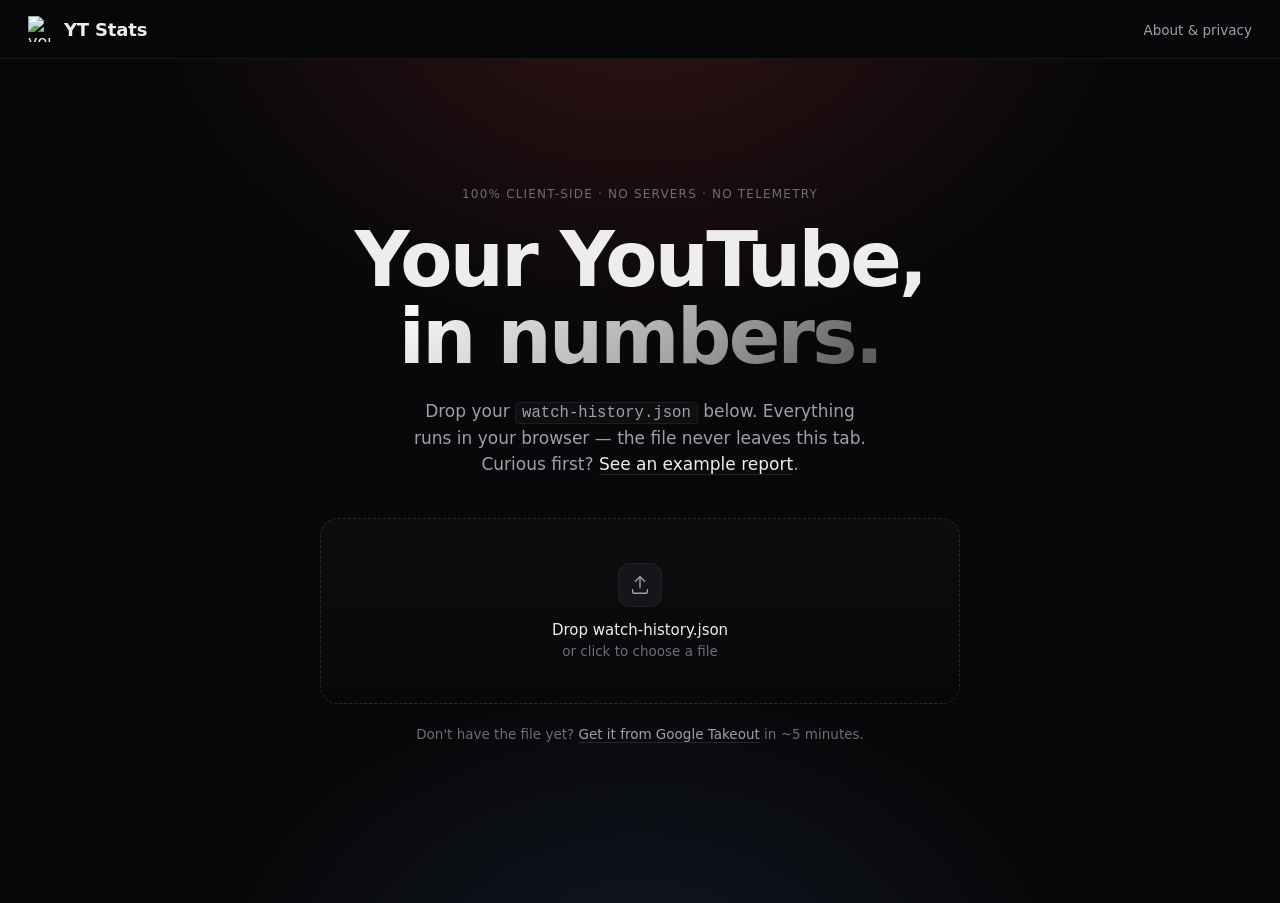
==== commit f8080348: "feat(web): "see an example report" link with stripped 2022 sample Adds an example.json (2022 subset," ====
--- a/web/index.html
+++ b/web/index.html
@@ -12,8 +12,8 @@
 <body>
   <header class="nav">
     <a class="brand" href="./index.html">
-      <span class="brand-mark" aria-hidden="true"></span>
-      <span class="brand-text">watch-history</span>
+      <img alt="youtube logo" class="brand-mark" src="/logo.png"></img>
+      <span class="brand-text">YT Stats</span>
     </a>
     <nav>
       <a href="./about.html" class="nav-link">About &amp; privacy</a>
@@ -30,7 +30,7 @@
           <span class="hero-grad">in numbers.</span>
         </h1>
         <p class="hero-sub">
-          Drop your <code>watch-history.json</code> below. Everything runs in your browser — the file never leaves this tab.
+          Drop your <code>watch-history.json</code> below. Everything runs in your browser — the file never leaves this tab. Curious first? <a href="#" id="example-link" class="example-link">See an example report</a>.
         </p>
 
         <label id="dropzone" class="dropzone" tabindex="0">
--- a/web/styles.css
+++ b/web/styles.css
@@ -3,804 +3,1415 @@
    ========================================================================= */
 
 :root {
-  --bg:           #08080a;
-  --bg-elev:      #0f0f12;
-  --bg-elev-2:    #15151a;
-  --line:         rgba(255, 255, 255, 0.06);
-  --line-strong:  rgba(255, 255, 255, 0.12);
-  --text:         #ededed;
-  --text-2:       #9ca0a8;
-  --text-3:       #6a6e76;
-  --accent:       #ef4444;
-  --accent-soft:  rgba(239, 68, 68, 0.14);
-  --accent-glow:  rgba(239, 68, 68, 0.40);
-  --warm:         #f59e0b;
-  --cool:         #60a5fa;
-  --green:        #34d399;
-  --radius-sm:    8px;
-  --radius:       12px;
-  --radius-lg:    18px;
-  --ease:         cubic-bezier(0.22, 1, 0.36, 1);
-  --ease-out:     cubic-bezier(0.16, 1, 0.3, 1);
-  --font-sans:    -apple-system, "SF Pro Display", "Inter", system-ui, sans-serif;
-  --font-mono:    "SF Mono", "JetBrains Mono", "Menlo", ui-monospace, monospace;
-}
-
-* { box-sizing: border-box; }
-html, body { margin: 0; padding: 0; }
-[hidden] { display: none !important; } /* beat class selectors below */
-html { background: var(--bg); }
+    --bg: #08080a;
+    --bg-elev: #0f0f12;
+    --bg-elev-2: #15151a;
+    --line: rgba(255, 255, 255, 0.06);
+    --line-strong: rgba(255, 255, 255, 0.12);
+    --text: #ededed;
+    --text-2: #9ca0a8;
+    --text-3: #6a6e76;
+    --accent: #ef4444;
+    --accent-soft: rgba(239, 68, 68, 0.14);
+    --accent-glow: rgba(239, 68, 68, 0.4);
+    --warm: #f59e0b;
+    --cool: #60a5fa;
+    --green: #34d399;
+    --radius-sm: 8px;
+    --radius: 12px;
+    --radius-lg: 18px;
+    --ease: cubic-bezier(0.22, 1, 0.36, 1);
+    --ease-out: cubic-bezier(0.16, 1, 0.3, 1);
+    --font-sans:
+        -apple-system, "SF Pro Display", "Inter", system-ui, sans-serif;
+    --font-mono: "SF Mono", "JetBrains Mono", "Menlo", ui-monospace, monospace;
+}
+
+* {
+    box-sizing: border-box;
+}
+html,
 body {
-  font-family: var(--font-sans);
-  color: var(--text);
-  background: var(--bg);
-  -webkit-font-smoothing: antialiased;
-  font-feature-settings: "ss01", "cv11";
-  min-height: 100vh;
-  overflow-x: hidden;
-}
-a { color: var(--text); text-decoration: none; border-bottom: 1px solid var(--line-strong); transition: border-color .15s var(--ease), color .15s var(--ease); }
-a:hover { border-color: var(--text); color: white; }
-code { font-family: var(--font-mono); font-size: 0.92em; background: var(--bg-elev); padding: 1px 6px; border-radius: 4px; border: 1px solid var(--line); }
+    margin: 0;
+    padding: 0;
+}
+[hidden] {
+    display: none !important;
+} /* beat class selectors below */
+html {
+    background: var(--bg);
+}
+body {
+    font-family: var(--font-sans);
+    color: var(--text);
+    background: var(--bg);
+    -webkit-font-smoothing: antialiased;
+    font-feature-settings: "ss01", "cv11";
+    min-height: 100vh;
+    overflow-x: hidden;
+}
+a {
+    color: var(--text);
+    text-decoration: none;
+    border-bottom: 1px solid var(--line-strong);
+    transition:
+        border-color 0.15s var(--ease),
+        color 0.15s var(--ease);
+}
+a:hover {
+    border-color: var(--text);
+    color: white;
+}
+code {
+    font-family: var(--font-mono);
+    font-size: 0.92em;
+    background: var(--bg-elev);
+    padding: 1px 6px;
+    border-radius: 4px;
+    border: 1px solid var(--line);
+}
 
 /* =========================================================================
    Nav
    ========================================================================= */
 .nav {
-  position: sticky; top: 0; z-index: 50;
-  display: flex; align-items: center; justify-content: space-between;
-  padding: 16px 28px;
-  background: color-mix(in oklab, var(--bg) 80%, transparent);
-  -webkit-backdrop-filter: blur(14px) saturate(140%);
-          backdrop-filter: blur(14px) saturate(140%);
-  border-bottom: 1px solid var(--line);
-}
-.brand { display: flex; align-items: center; gap: 10px; border: 0; }
-.brand:hover { color: white; }
+    position: sticky;
+    top: 0;
+    z-index: 50;
+    display: flex;
+    align-items: center;
+    justify-content: space-between;
+    padding: 16px 28px;
+    background: color-mix(in oklab, var(--bg) 80%, transparent);
+    -webkit-backdrop-filter: blur(14px) saturate(140%);
+    backdrop-filter: blur(14px) saturate(140%);
+    border-bottom: 1px solid var(--line);
+}
+.brand {
+    display: flex;
+    align-items: center;
+    gap: 10px;
+    border: 0;
+}
+.brand:hover {
+    color: white;
+}
 .brand-mark {
-  width: 22px; height: 22px; border-radius: 6px;
-  background: linear-gradient(135deg, var(--accent) 0%, #b91c1c 100%);
-  box-shadow: 0 0 0 1px rgba(255,255,255,0.05) inset, 0 8px 24px -8px var(--accent-glow);
-  position: relative;
-}
-.brand-mark::after {
-  content: ""; position: absolute; inset: 0;
-  background: url("data:image/svg+xml;utf8,<svg xmlns='http://www.w3.org/2000/svg' viewBox='0 0 24 24'><path d='M9 8l8 4-8 4z' fill='white'/></svg>") center/14px no-repeat;
-}
-.brand-text { font-size: 14px; letter-spacing: -0.01em; font-weight: 500; color: var(--text); }
-.nav-link { font-size: 13.5px; color: var(--text-2); border: 0; }
-.nav-link:hover { color: var(--text); }
+    width: 26px;
+    height: 26px;
+    position: relative;
+}
+
+.brand-text {
+    font-size: 18px;
+    letter-spacing: -0.01em;
+    font-weight: 700;
+    color: var(--text);
+}
+.nav-link {
+    font-size: 13.5px;
+    color: var(--text-2);
+    border: 0;
+}
+.nav-link:hover {
+    color: var(--text);
+}
 
 /* =========================================================================
    Landing
    ========================================================================= */
 .landing {
-  position: relative;
-  min-height: calc(100vh - 56px);
-  display: grid; place-items: center;
-  padding: 60px 24px 80px;
-  overflow: hidden;
+    position: relative;
+    min-height: calc(100vh - 56px);
+    display: grid;
+    place-items: center;
+    padding: 60px 24px 80px;
+    overflow: hidden;
 }
 .landing-inner {
-  position: relative; z-index: 2;
-  max-width: 640px; width: 100%;
-  text-align: center;
-  animation: fadeUp .8s var(--ease-out) both;
+    position: relative;
+    z-index: 2;
+    max-width: 640px;
+    width: 100%;
+    text-align: center;
+    animation: fadeUp 0.8s var(--ease-out) both;
 }
 .eyebrow {
-  font-size: 12px; letter-spacing: 0.1em; text-transform: uppercase;
-  color: var(--text-3); margin: 0 0 20px;
-  font-weight: 500;
+    font-size: 12px;
+    letter-spacing: 0.1em;
+    text-transform: uppercase;
+    color: var(--text-3);
+    margin: 0 0 20px;
+    font-weight: 500;
 }
 .hero-title {
-  font-size: clamp(40px, 6.5vw, 76px);
-  line-height: 1.02;
-  letter-spacing: -0.035em;
-  font-weight: 600;
-  margin: 0 0 22px;
-  color: var(--text);
+    font-size: clamp(40px, 6.5vw, 76px);
+    line-height: 1.02;
+    letter-spacing: -0.035em;
+    font-weight: 600;
+    margin: 0 0 22px;
+    color: var(--text);
 }
 .hero-grad {
-  background: linear-gradient(135deg, #fff 0%, #a3a3a3 60%, #525252 100%);
-  -webkit-background-clip: text; background-clip: text;
-  color: transparent;
+    background: linear-gradient(135deg, #fff 0%, #a3a3a3 60%, #525252 100%);
+    -webkit-background-clip: text;
+    background-clip: text;
+    color: transparent;
 }
 .hero-sub {
-  font-size: 17px; line-height: 1.55;
-  color: var(--text-2);
-  margin: 0 auto 40px; max-width: 460px;
-}
-.hint { font-size: 13.5px; color: var(--text-3); margin-top: 22px; }
-.hint a { color: var(--text-2); border-color: var(--line-strong); }
+    font-size: 17px;
+    line-height: 1.55;
+    color: var(--text-2);
+    margin: 0 auto 40px;
+    max-width: 460px;
+}
+.hint {
+    font-size: 13.5px;
+    color: var(--text-3);
+    margin-top: 22px;
+}
+.hint a {
+    color: var(--text-2);
+    border-color: var(--line-strong);
+}
+.example-link { color: var(--text); border-bottom-color: var(--line-strong); }
+.example-link:hover { color: var(--accent); border-bottom-color: var(--accent); }
 
 .dropzone {
-  position: relative;
-  display: block;
-  border-radius: var(--radius-lg);
-  background: linear-gradient(180deg, rgba(255,255,255,0.025), rgba(255,255,255,0.005));
-  border: 1px dashed var(--line-strong);
-  padding: 44px 24px;
-  cursor: pointer;
-  transition: transform .35s var(--ease), border-color .25s var(--ease), background .25s var(--ease);
-  overflow: hidden;
-  isolation: isolate;
-}
-.dropzone:hover, .dropzone:focus-visible { outline: none; border-color: rgba(255,255,255,0.22); transform: translateY(-2px); background: linear-gradient(180deg, rgba(255,255,255,0.04), rgba(255,255,255,0.01)); }
-.dropzone.is-active { border-color: var(--accent); background: linear-gradient(180deg, var(--accent-soft), rgba(239,68,68,0.03)); transform: translateY(-2px); }
-.dropzone-inner { display: flex; flex-direction: column; align-items: center; gap: 14px; position: relative; z-index: 2; }
+    position: relative;
+    display: block;
+    border-radius: var(--radius-lg);
+    background: linear-gradient(
+        180deg,
+        rgba(255, 255, 255, 0.025),
+        rgba(255, 255, 255, 0.005)
+    );
+    border: 1px dashed var(--line-strong);
+    padding: 44px 24px;
+    cursor: pointer;
+    transition:
+        transform 0.35s var(--ease),
+        border-color 0.25s var(--ease),
+        background 0.25s var(--ease);
+    overflow: hidden;
+    isolation: isolate;
+}
+.dropzone:hover,
+.dropzone:focus-visible {
+    outline: none;
+    border-color: rgba(255, 255, 255, 0.22);
+    transform: translateY(-2px);
+    background: linear-gradient(
+        180deg,
+        rgba(255, 255, 255, 0.04),
+        rgba(255, 255, 255, 0.01)
+    );
+}
+.dropzone.is-active {
+    border-color: var(--accent);
+    background: linear-gradient(
+        180deg,
+        var(--accent-soft),
+        rgba(239, 68, 68, 0.03)
+    );
+    transform: translateY(-2px);
+}
+.dropzone-inner {
+    display: flex;
+    flex-direction: column;
+    align-items: center;
+    gap: 14px;
+    position: relative;
+    z-index: 2;
+}
 .dropzone-icon {
-  width: 44px; height: 44px; border-radius: 12px;
-  display: grid; place-items: center;
-  background: var(--bg-elev-2);
-  border: 1px solid var(--line);
-  color: var(--text-2);
-  transition: color .2s var(--ease), border-color .2s var(--ease), background .2s var(--ease);
-}
-.dropzone:hover .dropzone-icon, .dropzone.is-active .dropzone-icon { color: var(--accent); border-color: var(--accent); }
-.dropzone-icon svg { width: 22px; height: 22px; }
-.dropzone-text { display: flex; flex-direction: column; align-items: center; gap: 4px; }
-.dropzone-text strong { font-weight: 500; font-size: 15px; color: var(--text); }
-.dropzone-text span { font-size: 13.5px; color: var(--text-3); }
+    width: 44px;
+    height: 44px;
+    border-radius: 12px;
+    display: grid;
+    place-items: center;
+    background: var(--bg-elev-2);
+    border: 1px solid var(--line);
+    color: var(--text-2);
+    transition:
+        color 0.2s var(--ease),
+        border-color 0.2s var(--ease),
+        background 0.2s var(--ease);
+}
+.dropzone:hover .dropzone-icon,
+.dropzone.is-active .dropzone-icon {
+    color: var(--accent);
+    border-color: var(--accent);
+}
+.dropzone-icon svg {
+    width: 22px;
+    height: 22px;
+}
+.dropzone-text {
+    display: flex;
+    flex-direction: column;
+    align-items: center;
+    gap: 4px;
+}
+.dropzone-text strong {
+    font-weight: 500;
+    font-size: 15px;
+    color: var(--text);
+}
+.dropzone-text span {
+    font-size: 13.5px;
+    color: var(--text-3);
+}
 
 /* Hide the file input visually but keep it interactable so the label
    can natively forward clicks. `hidden`/`display:none` breaks the
    picker in some browsers, especially Safari. */
 .visually-hidden {
-  position: absolute !important;
-  width: 1px; height: 1px;
-  padding: 0; margin: -1px;
-  overflow: hidden; clip: rect(0,0,0,0);
-  white-space: nowrap; border: 0;
+    position: absolute !important;
+    width: 1px;
+    height: 1px;
+    padding: 0;
+    margin: -1px;
+    overflow: hidden;
+    clip: rect(0, 0, 0, 0);
+    white-space: nowrap;
+    border: 0;
 }
 
 .dropzone-glow {
-  position: absolute; inset: 0;
-  background: radial-gradient(600px circle at var(--mx, 50%) var(--my, 50%), var(--accent-soft), transparent 50%);
-  opacity: 0; transition: opacity .35s var(--ease);
-  pointer-events: none; z-index: 1;
-}
-.dropzone:hover .dropzone-glow, .dropzone.is-active .dropzone-glow { opacity: 1; }
+    position: absolute;
+    inset: 0;
+    background: radial-gradient(
+        600px circle at var(--mx, 50%) var(--my, 50%),
+        var(--accent-soft),
+        transparent 50%
+    );
+    opacity: 0;
+    transition: opacity 0.35s var(--ease);
+    pointer-events: none;
+    z-index: 1;
+}
+.dropzone:hover .dropzone-glow,
+.dropzone.is-active .dropzone-glow {
+    opacity: 1;
+}
 
 .landing-bg {
-  position: absolute; inset: 0; z-index: 1;
-  background:
-    radial-gradient(800px 600px at 50% -10%, rgba(239,68,68,0.18), transparent 60%),
-    radial-gradient(700px 500px at 50% 110%, rgba(96,165,250,0.10), transparent 60%);
-  pointer-events: none;
+    position: absolute;
+    inset: 0;
+    z-index: 1;
+    background:
+        radial-gradient(
+            800px 600px at 50% -10%,
+            rgba(239, 68, 68, 0.18),
+            transparent 60%
+        ),
+        radial-gradient(
+            700px 500px at 50% 110%,
+            rgba(96, 165, 250, 0.1),
+            transparent 60%
+        );
+    pointer-events: none;
 }
 
 /* =========================================================================
    Loading
    ========================================================================= */
 .loading {
-  min-height: 60vh;
-  display: grid; place-items: center;
-  gap: 18px;
-  color: var(--text-2);
+    min-height: 60vh;
+    display: grid;
+    place-items: center;
+    gap: 18px;
+    color: var(--text-2);
 }
 .spinner {
-  width: 28px; height: 28px;
-  border-radius: 50%;
-  border: 2px solid var(--line-strong);
-  border-top-color: var(--accent);
-  animation: spin 0.9s linear infinite;
-}
-@keyframes spin { to { transform: rotate(360deg); } }
+    width: 28px;
+    height: 28px;
+    border-radius: 50%;
+    border: 2px solid var(--line-strong);
+    border-top-color: var(--accent);
+    animation: spin 0.9s linear infinite;
+}
+@keyframes spin {
+    to {
+        transform: rotate(360deg);
+    }
+}
 
 /* =========================================================================
    Full-page drag overlay
    ========================================================================= */
 .drag-overlay {
-  position: fixed; inset: 12px; z-index: 100;
-  border-radius: var(--radius-lg);
-  border: 2px dashed var(--accent);
-  background: rgba(239, 68, 68, 0.06);
-  -webkit-backdrop-filter: blur(2px); backdrop-filter: blur(2px);
-  display: grid; place-items: center;
-  pointer-events: none;
-  opacity: 0;
-  transition: opacity .18s var(--ease);
-}
-.drag-overlay.is-on { opacity: 1; pointer-events: all; }
-.drag-overlay-inner { text-align: center; display: flex; flex-direction: column; align-items: center; gap: 18px; }
-.drag-overlay-inner p { font-size: 18px; letter-spacing: -0.01em; color: var(--text); margin: 0; }
+    position: fixed;
+    inset: 12px;
+    z-index: 100;
+    border-radius: var(--radius-lg);
+    border: 2px dashed var(--accent);
+    background: rgba(239, 68, 68, 0.06);
+    -webkit-backdrop-filter: blur(2px);
+    backdrop-filter: blur(2px);
+    display: grid;
+    place-items: center;
+    pointer-events: none;
+    opacity: 0;
+    transition: opacity 0.18s var(--ease);
+}
+.drag-overlay.is-on {
+    opacity: 1;
+    pointer-events: all;
+}
+.drag-overlay-inner {
+    text-align: center;
+    display: flex;
+    flex-direction: column;
+    align-items: center;
+    gap: 18px;
+}
+.drag-overlay-inner p {
+    font-size: 18px;
+    letter-spacing: -0.01em;
+    color: var(--text);
+    margin: 0;
+}
 .drag-overlay-ring {
-  width: 54px; height: 54px;
-  border-radius: 50%;
-  border: 2px solid var(--accent);
-  position: relative;
-}
-.drag-overlay-ring::before, .drag-overlay-ring::after {
-  content: ""; position: absolute; inset: -6px; border-radius: 50%;
-  border: 2px solid var(--accent); opacity: 0.4;
-  animation: pulse 1.6s var(--ease) infinite;
-}
-.drag-overlay-ring::after { animation-delay: 0.8s; }
+    width: 54px;
+    height: 54px;
+    border-radius: 50%;
+    border: 2px solid var(--accent);
+    position: relative;
+}
+.drag-overlay-ring::before,
+.drag-overlay-ring::after {
+    content: "";
+    position: absolute;
+    inset: -6px;
+    border-radius: 50%;
+    border: 2px solid var(--accent);
+    opacity: 0.4;
+    animation: pulse 1.6s var(--ease) infinite;
+}
+.drag-overlay-ring::after {
+    animation-delay: 0.8s;
+}
 @keyframes pulse {
-  0%   { transform: scale(0.85); opacity: 0.5; }
-  100% { transform: scale(1.6);  opacity: 0;   }
+    0% {
+        transform: scale(0.85);
+        opacity: 0.5;
+    }
+    100% {
+        transform: scale(1.6);
+        opacity: 0;
+    }
 }
 
 /* =========================================================================
    Report
    ========================================================================= */
 .report {
-  max-width: 1180px; margin: 0 auto;
-  padding: 56px 28px 96px;
+    max-width: 1180px;
+    margin: 0 auto;
+    padding: 56px 28px 96px;
 }
 .report-header {
-  display: flex; align-items: flex-end; justify-content: space-between;
-  gap: 24px; margin-bottom: 40px;
-  flex-wrap: wrap;
+    display: flex;
+    align-items: flex-end;
+    justify-content: space-between;
+    gap: 24px;
+    margin-bottom: 40px;
+    flex-wrap: wrap;
 }
 .report-title {
-  font-size: clamp(26px, 4vw, 38px);
-  letter-spacing: -0.025em;
-  font-weight: 600;
-  margin: 0;
-  color: var(--text);
+    font-size: clamp(26px, 4vw, 38px);
+    letter-spacing: -0.025em;
+    font-weight: 600;
+    margin: 0;
+    color: var(--text);
 }
 .ghost-btn {
-  background: transparent;
-  color: var(--text-2);
-  border: 1px solid var(--line-strong);
-  border-radius: var(--radius-sm);
-  padding: 9px 14px;
-  font-size: 13px;
-  font-family: inherit;
-  cursor: pointer;
-  transition: all .18s var(--ease);
-}
-.ghost-btn:hover { color: var(--text); border-color: rgba(255,255,255,0.25); background: var(--bg-elev); }
+    background: transparent;
+    color: var(--text-2);
+    border: 1px solid var(--line-strong);
+    border-radius: var(--radius-sm);
+    padding: 9px 14px;
+    font-size: 13px;
+    font-family: inherit;
+    cursor: pointer;
+    transition: all 0.18s var(--ease);
+}
+.ghost-btn:hover {
+    color: var(--text);
+    border-color: rgba(255, 255, 255, 0.25);
+    background: var(--bg-elev);
+}
 
 .report-actions {
-  display: flex; align-items: center; gap: 14px;
-  flex-wrap: wrap;
+    display: flex;
+    align-items: center;
+    gap: 14px;
+    flex-wrap: wrap;
 }
 .toggle {
-  display: inline-flex; align-items: center; gap: 8px;
-  cursor: pointer;
-  user-select: none;
-  font-size: 13px;
-  color: var(--text-2);
-}
-.toggle:hover { color: var(--text); }
+    display: inline-flex;
+    align-items: center;
+    gap: 8px;
+    cursor: pointer;
+    user-select: none;
+    font-size: 13px;
+    color: var(--text-2);
+}
+.toggle:hover {
+    color: var(--text);
+}
 .toggle-input {
-  position: absolute;
-  opacity: 0; pointer-events: none;
-  width: 0; height: 0;
+    position: absolute;
+    opacity: 0;
+    pointer-events: none;
+    width: 0;
+    height: 0;
 }
 .toggle-track {
-  position: relative;
-  width: 34px; height: 20px;
-  border-radius: 999px;
-  background: var(--line);
-  border: 1px solid var(--line-strong);
-  transition: background .18s var(--ease), border-color .18s var(--ease);
-  flex-shrink: 0;
+    position: relative;
+    width: 34px;
+    height: 20px;
+    border-radius: 999px;
+    background: var(--line);
+    border: 1px solid var(--line-strong);
+    transition:
+        background 0.18s var(--ease),
+        border-color 0.18s var(--ease);
+    flex-shrink: 0;
 }
 .toggle-thumb {
-  position: absolute;
-  top: 1px; left: 1px;
-  width: 16px; height: 16px;
-  border-radius: 50%;
-  background: var(--text-2);
-  transition: transform .18s var(--ease), background .18s var(--ease);
-  box-shadow: 0 1px 2px rgba(0,0,0,0.4);
+    position: absolute;
+    top: 1px;
+    left: 1px;
+    width: 16px;
+    height: 16px;
+    border-radius: 50%;
+    background: var(--text-2);
+    transition:
+        transform 0.18s var(--ease),
+        background 0.18s var(--ease);
+    box-shadow: 0 1px 2px rgba(0, 0, 0, 0.4);
 }
 .toggle-input:checked + .toggle-track {
-  background: var(--accent);
-  border-color: var(--accent);
+    background: var(--accent);
+    border-color: var(--accent);
 }
 .toggle-input:checked + .toggle-track .toggle-thumb {
-  transform: translateX(14px);
-  background: white;
+    transform: translateX(14px);
+    background: white;
 }
 .toggle-input:focus-visible + .toggle-track {
-  outline: 2px solid var(--accent);
-  outline-offset: 2px;
-}
-.toggle-label { white-space: nowrap; }
+    outline: 2px solid var(--accent);
+    outline-offset: 2px;
+}
+.toggle-label {
+    white-space: nowrap;
+}
 
 .summary {
-  display: grid;
-  grid-template-columns: repeat(4, 1fr);
-  gap: 14px;
-  margin-bottom: 64px;
-}
-@media (max-width: 760px) { .summary { grid-template-columns: repeat(2, 1fr); } }
+    display: grid;
+    grid-template-columns: repeat(4, 1fr);
+    gap: 14px;
+    margin-bottom: 64px;
+}
+@media (max-width: 760px) {
+    .summary {
+        grid-template-columns: repeat(2, 1fr);
+    }
+}
 
 .stat {
-  background: var(--bg-elev);
-  border: 1px solid var(--line);
-  border-radius: var(--radius);
-  padding: 22px 22px 20px;
-  position: relative; overflow: hidden;
-  transition: border-color .2s var(--ease), transform .35s var(--ease);
-}
-.stat:hover { border-color: var(--line-strong); transform: translateY(-2px); }
+    background: var(--bg-elev);
+    border: 1px solid var(--line);
+    border-radius: var(--radius);
+    padding: 22px 22px 20px;
+    position: relative;
+    overflow: hidden;
+    transition:
+        border-color 0.2s var(--ease),
+        transform 0.35s var(--ease);
+}
+.stat:hover {
+    border-color: var(--line-strong);
+    transform: translateY(-2px);
+}
 .stat-label {
-  font-size: 12px; color: var(--text-3);
-  text-transform: uppercase; letter-spacing: 0.08em;
-  margin: 0 0 12px;
+    font-size: 12px;
+    color: var(--text-3);
+    text-transform: uppercase;
+    letter-spacing: 0.08em;
+    margin: 0 0 12px;
 }
 .stat-value {
-  font-size: clamp(28px, 3.4vw, 38px);
-  font-weight: 600; letter-spacing: -0.02em;
-  font-variant-numeric: tabular-nums;
-  color: var(--text);
-  line-height: 1;
-}
-.stat-unit { font-size: 14px; color: var(--text-3); margin-left: 6px; font-weight: 400; letter-spacing: 0; }
-.stat-sub { font-size: 12.5px; color: var(--text-3); margin: 10px 0 0; }
+    font-size: clamp(28px, 3.4vw, 38px);
+    font-weight: 600;
+    letter-spacing: -0.02em;
+    font-variant-numeric: tabular-nums;
+    color: var(--text);
+    line-height: 1;
+}
+.stat-unit {
+    font-size: 14px;
+    color: var(--text-3);
+    margin-left: 6px;
+    font-weight: 400;
+    letter-spacing: 0;
+}
+.stat-sub {
+    font-size: 12.5px;
+    color: var(--text-3);
+    margin: 10px 0 0;
+}
 
 /* Block */
-.block { margin-bottom: 72px; }
+.block {
+    margin-bottom: 72px;
+}
 .block-title {
-  font-size: 20px; font-weight: 600; letter-spacing: -0.015em;
-  margin: 0 0 4px;
-}
-.block-sub { color: var(--text-3); font-size: 13.5px; margin: 0 0 22px; }
-
-.two-col { display: grid; grid-template-columns: 1fr 1fr; gap: 32px; margin-bottom: 0; }
-@media (max-width: 880px) { .two-col { grid-template-columns: 1fr; } }
+    font-size: 20px;
+    font-weight: 600;
+    letter-spacing: -0.015em;
+    margin: 0 0 4px;
+}
+.block-sub {
+    color: var(--text-3);
+    font-size: 13.5px;
+    margin: 0 0 22px;
+}
+
+.two-col {
+    display: grid;
+    grid-template-columns: 1fr 1fr;
+    gap: 32px;
+    margin-bottom: 0;
+}
+@media (max-width: 880px) {
+    .two-col {
+        grid-template-columns: 1fr;
+    }
+}
 
 /* =========================================================================
    Year × month grid
    ========================================================================= */
 .ym-grid {
-  display: flex;
-  flex-direction: column;
-  gap: 14px;
+    display: flex;
+    flex-direction: column;
+    gap: 14px;
 }
 .ym-grid-inner {
-  display: grid;
-  grid-template-columns: 60px repeat(12, 1fr) 70px;
-  gap: 4px;
-  font-variant-numeric: tabular-nums;
-  font-size: 12px;
+    display: grid;
+    grid-template-columns: 60px repeat(12, 1fr) 70px;
+    gap: 4px;
+    font-variant-numeric: tabular-nums;
+    font-size: 12px;
 }
 .ym-cell {
-  aspect-ratio: 1;
-  border-radius: 5px;
-  display: grid; place-items: center;
-  color: rgba(255,255,255,0.85);
-  background: rgba(255,255,255,0.02);
-  border: 1px solid var(--line);
-  cursor: default;
-  transition: transform .15s var(--ease), border-color .15s var(--ease);
-  min-height: 36px;
-}
-.ym-cell:hover { transform: scale(1.06); border-color: var(--line-strong); z-index: 2; position: relative; }
-.ym-cell.empty { color: var(--text-3); opacity: 0.4; }
-.ym-label, .ym-month, .ym-total {
-  display: grid; place-items: center;
-  color: var(--text-3); font-weight: 500;
-}
-.ym-label { justify-content: start; font-weight: 600; color: var(--text-2); }
-.ym-total { color: var(--text); font-weight: 600; }
+    aspect-ratio: 1;
+    border-radius: 5px;
+    display: grid;
+    place-items: center;
+    color: rgba(255, 255, 255, 0.85);
+    background: rgba(255, 255, 255, 0.02);
+    border: 1px solid var(--line);
+    cursor: default;
+    transition:
+        transform 0.15s var(--ease),
+        border-color 0.15s var(--ease);
+    min-height: 36px;
+}
+.ym-cell:hover {
+    transform: scale(1.06);
+    border-color: var(--line-strong);
+    z-index: 2;
+    position: relative;
+}
+.ym-cell.empty {
+    color: var(--text-3);
+    opacity: 0.4;
+}
+.ym-label,
+.ym-month,
+.ym-total {
+    display: grid;
+    place-items: center;
+    color: var(--text-3);
+    font-weight: 500;
+}
+.ym-label {
+    justify-content: start;
+    font-weight: 600;
+    color: var(--text-2);
+}
+.ym-total {
+    color: var(--text);
+    font-weight: 600;
+}
 
 /* =========================================================================
    Daily heatmap (GitHub-style)
    ========================================================================= */
-.heatmap-wrap { overflow-x: auto; padding-bottom: 6px; }
+.heatmap-wrap {
+    overflow-x: auto;
+    padding-bottom: 6px;
+}
 .heatmap {
-  display: inline-grid;
-  grid-template-columns: 28px repeat(var(--weeks, 53), 12px);
-  grid-auto-rows: 12px;
-  gap: 3px;
-  font-size: 10px;
-}
-.heatmap-month-row { display: contents; }
+    display: inline-grid;
+    grid-template-columns: 28px repeat(var(--weeks, 53), 12px);
+    grid-auto-rows: 12px;
+    gap: 3px;
+    font-size: 10px;
+}
+.heatmap-month-row {
+    display: contents;
+}
 .heatmap-month-label {
-  grid-row: 1;
-  color: var(--text-3);
-  font-size: 10px;
-  text-align: left;
-  padding-bottom: 4px;
-  height: 14px;
+    grid-row: 1;
+    color: var(--text-3);
+    font-size: 10px;
+    text-align: left;
+    padding-bottom: 4px;
+    height: 14px;
 }
 .heatmap-day-label {
-  color: var(--text-3);
-  font-size: 10px;
-  display: grid; align-items: center;
-  padding-right: 6px;
+    color: var(--text-3);
+    font-size: 10px;
+    display: grid;
+    align-items: center;
+    padding-right: 6px;
 }
 .heatmap-cell {
-  border-radius: 2px;
-  background: var(--line);
-  transition: transform .12s var(--ease), filter .12s var(--ease);
-  cursor: default;
-}
-.heatmap-cell:hover { transform: scale(1.7); z-index: 2; position: relative; filter: brightness(1.3); }
-.heatmap-cell.empty { background: rgba(255,255,255,0.025); }
-.heatmap-cell.l1 { background: rgba(239, 68, 68, 0.25); }
-.heatmap-cell.l2 { background: rgba(239, 68, 68, 0.50); }
-.heatmap-cell.l3 { background: rgba(239, 68, 68, 0.75); }
-.heatmap-cell.l4 { background: rgba(239, 68, 68, 1.00); box-shadow: 0 0 8px -2px var(--accent-glow); }
+    border-radius: 2px;
+    background: var(--line);
+    transition:
+        transform 0.12s var(--ease),
+        filter 0.12s var(--ease);
+    cursor: default;
+}
+.heatmap-cell:hover {
+    transform: scale(1.7);
+    z-index: 2;
+    position: relative;
+    filter: brightness(1.3);
+}
+.heatmap-cell.empty {
+    background: rgba(255, 255, 255, 0.025);
+}
+.heatmap-cell.l1 {
+    background: rgba(239, 68, 68, 0.25);
+}
+.heatmap-cell.l2 {
+    background: rgba(239, 68, 68, 0.5);
+}
+.heatmap-cell.l3 {
+    background: rgba(239, 68, 68, 0.75);
+}
+.heatmap-cell.l4 {
+    background: rgba(239, 68, 68, 1);
+    box-shadow: 0 0 8px -2px var(--accent-glow);
+}
 
 .heatmap-legend {
-  display: flex; align-items: center; gap: 10px;
-  margin-top: 14px;
-  font-size: 12px; color: var(--text-3);
-}
-.heatmap-legend-cells { display: flex; gap: 3px; }
-.heatmap-legend-cells > span { width: 12px; height: 12px; border-radius: 2px; }
+    display: flex;
+    align-items: center;
+    gap: 10px;
+    margin-top: 14px;
+    font-size: 12px;
+    color: var(--text-3);
+}
+.heatmap-legend-cells {
+    display: flex;
+    gap: 3px;
+}
+.heatmap-legend-cells > span {
+    width: 12px;
+    height: 12px;
+    border-radius: 2px;
+}
 
 /* =========================================================================
    Hour × DoW
    ========================================================================= */
-.hourdow-wrap { overflow-x: auto; }
+.hourdow-wrap {
+    overflow-x: auto;
+}
 .hourdow {
-  display: inline-grid;
-  grid-template-columns: 36px repeat(24, 22px);
-  grid-auto-rows: 22px;
-  gap: 3px;
+    display: inline-grid;
+    grid-template-columns: 36px repeat(24, 22px);
+    grid-auto-rows: 22px;
+    gap: 3px;
 }
 .hourdow-cell {
-  border-radius: 3px;
-  background: var(--line);
-  transition: transform .12s var(--ease);
-  cursor: default;
-  position: relative;
-}
-.hourdow-cell.empty { background: rgba(255,255,255,0.025); }
-.hourdow-cell.l1 { background: rgba(239, 68, 68, 0.25); }
-.hourdow-cell.l2 { background: rgba(239, 68, 68, 0.50); }
-.hourdow-cell.l3 { background: rgba(239, 68, 68, 0.75); }
-.hourdow-cell.l4 { background: rgba(239, 68, 68, 1.00); box-shadow: 0 0 8px -2px var(--accent-glow); }
-.hourdow-cell:hover { transform: scale(1.25); z-index: 2; }
-.hourdow-label, .hourdow-hour {
-  color: var(--text-3); font-size: 10.5px;
-  display: grid; place-items: center;
-}
-.hourdow-label { justify-content: end; padding-right: 8px; }
+    border-radius: 3px;
+    background: var(--line);
+    transition: transform 0.12s var(--ease);
+    cursor: default;
+    position: relative;
+}
+.hourdow-cell.empty {
+    background: rgba(255, 255, 255, 0.025);
+}
+.hourdow-cell.l1 {
+    background: rgba(239, 68, 68, 0.25);
+}
+.hourdow-cell.l2 {
+    background: rgba(239, 68, 68, 0.5);
+}
+.hourdow-cell.l3 {
+    background: rgba(239, 68, 68, 0.75);
+}
+.hourdow-cell.l4 {
+    background: rgba(239, 68, 68, 1);
+    box-shadow: 0 0 8px -2px var(--accent-glow);
+}
+.hourdow-cell:hover {
+    transform: scale(1.25);
+    z-index: 2;
+}
+.hourdow-label,
+.hourdow-hour {
+    color: var(--text-3);
+    font-size: 10.5px;
+    display: grid;
+    place-items: center;
+}
+.hourdow-label {
+    justify-content: end;
+    padding-right: 8px;
+}
 
 /* =========================================================================
    Channel list
    ========================================================================= */
-.channel-list { list-style: none; padding: 0; margin: 0; display: flex; flex-direction: column; gap: 6px; }
+.channel-list {
+    list-style: none;
+    padding: 0;
+    margin: 0;
+    display: flex;
+    flex-direction: column;
+    gap: 6px;
+}
 .channel-row {
-  display: grid;
-  grid-template-columns: 28px 1fr auto;
-  gap: 14px;
-  align-items: center;
-  padding: 10px 12px;
-  border-radius: 10px;
-  background: transparent;
-  transition: background .15s var(--ease);
-  position: relative;
-}
-.channel-row:hover { background: var(--bg-elev); }
+    display: grid;
+    grid-template-columns: 28px 1fr auto;
+    gap: 14px;
+    align-items: center;
+    padding: 10px 12px;
+    border-radius: 10px;
+    background: transparent;
+    transition: background 0.15s var(--ease);
+    position: relative;
+}
+.channel-row:hover {
+    background: var(--bg-elev);
+}
 .avatar {
-  width: 28px; height: 28px; border-radius: 50%;
-  display: grid; place-items: center;
-  font-size: 11px; font-weight: 600; letter-spacing: 0.02em;
-  color: white;
-  flex-shrink: 0;
-  box-shadow: 0 0 0 1px rgba(255,255,255,0.06) inset;
-  position: relative;
-  overflow: hidden;
-}
-.avatar-initials { grid-area: 1 / 1; }
+    width: 28px;
+    height: 28px;
+    border-radius: 50%;
+    display: grid;
+    place-items: center;
+    font-size: 11px;
+    font-weight: 600;
+    letter-spacing: 0.02em;
+    color: white;
+    flex-shrink: 0;
+    box-shadow: 0 0 0 1px rgba(255, 255, 255, 0.06) inset;
+    position: relative;
+    overflow: hidden;
+}
+.avatar-initials {
+    grid-area: 1 / 1;
+}
 .avatar-img {
-  grid-area: 1 / 1;
-  width: 100%; height: 100%;
-  object-fit: cover;
-  display: block;
-}
-.channel-meta { min-width: 0; display: flex; flex-direction: column; gap: 4px; }
+    grid-area: 1 / 1;
+    width: 100%;
+    height: 100%;
+    object-fit: cover;
+    display: block;
+}
+.channel-meta {
+    min-width: 0;
+    display: flex;
+    flex-direction: column;
+    gap: 4px;
+}
 .channel-name {
-  font-size: 13.5px;
-  white-space: nowrap; overflow: hidden; text-overflow: ellipsis;
-  color: var(--text);
-}
-.channel-name a { color: inherit; border: 0; }
-.channel-name a:hover { color: white; }
+    font-size: 13.5px;
+    white-space: nowrap;
+    overflow: hidden;
+    text-overflow: ellipsis;
+    color: var(--text);
+}
+.channel-name a {
+    color: inherit;
+    border: 0;
+}
+.channel-name a:hover {
+    color: white;
+}
 .channel-bar {
-  height: 4px; border-radius: 2px;
-  background: var(--line);
-  overflow: hidden;
+    height: 4px;
+    border-radius: 2px;
+    background: var(--line);
+    overflow: hidden;
 }
 .channel-bar-fill {
-  display: block; height: 100%;
-  background: linear-gradient(90deg, var(--accent), #fb923c);
-  border-radius: 2px;
-  width: 0;
-  transition: width .8s var(--ease-out);
+    display: block;
+    height: 100%;
+    background: linear-gradient(90deg, var(--accent), #fb923c);
+    border-radius: 2px;
+    width: 0;
+    transition: width 0.8s var(--ease-out);
 }
 .channel-count {
-  font-variant-numeric: tabular-nums;
-  font-size: 13px;
-  color: var(--text-2);
-  font-weight: 500;
+    font-variant-numeric: tabular-nums;
+    font-size: 13px;
+    color: var(--text-2);
+    font-weight: 500;
 }
 
 /* =========================================================================
    Rewatched list
    ========================================================================= */
-.rewatched-list { list-style: none; padding: 0; margin: 0; display: flex; flex-direction: column; gap: 4px; }
+.rewatched-list {
+    list-style: none;
+    padding: 0;
+    margin: 0;
+    display: flex;
+    flex-direction: column;
+    gap: 4px;
+}
 .rewatched-row {
-  display: grid;
-  grid-template-columns: 40px 28px 1fr auto;
-  align-items: center;
-  gap: 14px;
-  padding: 10px 12px;
-  border-radius: 10px;
-  transition: background .15s var(--ease);
-}
-.rewatched-row:hover { background: var(--bg-elev); }
+    display: grid;
+    grid-template-columns: 40px 28px 1fr auto;
+    align-items: center;
+    gap: 14px;
+    padding: 10px 12px;
+    border-radius: 10px;
+    transition: background 0.15s var(--ease);
+}
+.rewatched-row:hover {
+    background: var(--bg-elev);
+}
 .rewatched-count {
-  font-variant-numeric: tabular-nums;
-  font-size: 16px; font-weight: 600;
-  color: var(--text);
-  text-align: right;
-}
-.rewatched-meta { min-width: 0; }
+    font-variant-numeric: tabular-nums;
+    font-size: 16px;
+    font-weight: 600;
+    color: var(--text);
+    text-align: right;
+}
+.rewatched-meta {
+    min-width: 0;
+}
 .rewatched-title {
-  font-size: 13.5px;
-  white-space: nowrap; overflow: hidden; text-overflow: ellipsis;
-  color: var(--text);
-}
-.rewatched-title a { color: inherit; border: 0; }
-.rewatched-title a:hover { color: white; }
+    font-size: 13.5px;
+    white-space: nowrap;
+    overflow: hidden;
+    text-overflow: ellipsis;
+    color: var(--text);
+}
+.rewatched-title a {
+    color: inherit;
+    border: 0;
+}
+.rewatched-title a:hover {
+    color: white;
+}
 .rewatched-channel {
-  font-size: 12px; color: var(--text-3);
-  margin-top: 2px;
-  white-space: nowrap; overflow: hidden; text-overflow: ellipsis;
+    font-size: 12px;
+    color: var(--text-3);
+    margin-top: 2px;
+    white-space: nowrap;
+    overflow: hidden;
+    text-overflow: ellipsis;
 }
 .rewatched-span {
-  font-size: 11.5px; color: var(--text-3);
-  font-variant-numeric: tabular-nums;
-  white-space: nowrap;
+    font-size: 11.5px;
+    color: var(--text-3);
+    font-variant-numeric: tabular-nums;
+    white-space: nowrap;
 }
 
 /* =========================================================================
    Play buckets
    ========================================================================= */
 .play-master-detail {
-  display: grid;
-  grid-template-columns: minmax(0, 1fr) minmax(0, 1.1fr);
-  gap: 18px;
-  align-items: start;
+    display: grid;
+    grid-template-columns: minmax(0, 1fr) minmax(0, 1.1fr);
+    gap: 18px;
+    align-items: start;
 }
 .play-master {
-  list-style: none; margin: 0; padding: 0;
-  display: flex; flex-direction: column; gap: 10px;
+    list-style: none;
+    margin: 0;
+    padding: 0;
+    display: flex;
+    flex-direction: column;
+    gap: 10px;
 }
 .bucket-row {
-  display: grid;
-  grid-template-columns: 180px 1fr 150px;
-  gap: 18px;
-  align-items: center;
-  padding: 12px 14px;
-  background: var(--bg-elev);
-  border: 1px solid var(--line);
-  border-radius: 10px;
-  cursor: pointer;
-  transition: border-color .2s var(--ease), background .2s var(--ease), transform .15s var(--ease);
-}
-.bucket-row:hover { border-color: var(--line-strong); }
-.bucket-row:focus-visible { outline: 2px solid var(--accent); outline-offset: 2px; }
+    display: grid;
+    grid-template-columns: 180px 1fr 150px;
+    gap: 18px;
+    align-items: center;
+    padding: 12px 14px;
+    background: var(--bg-elev);
+    border: 1px solid var(--line);
+    border-radius: 10px;
+    cursor: pointer;
+    transition:
+        border-color 0.2s var(--ease),
+        background 0.2s var(--ease),
+        transform 0.15s var(--ease);
+}
+.bucket-row:hover {
+    border-color: var(--line-strong);
+}
+.bucket-row:focus-visible {
+    outline: 2px solid var(--accent);
+    outline-offset: 2px;
+}
 .bucket-row.is-selected {
-  border-color: var(--accent);
-  background: linear-gradient(90deg, rgba(239,68,68,0.08), transparent 60%);
-}
-.bucket-row.is-empty { cursor: default; opacity: 0.55; }
-.bucket-row.is-empty:hover { border-color: var(--line); }
-.bucket-label { font-size: 13.5px; color: var(--text); }
+    border-color: var(--accent);
+    background: linear-gradient(
+        90deg,
+        rgba(239, 68, 68, 0.08),
+        transparent 60%
+    );
+}
+.bucket-row.is-empty {
+    cursor: default;
+    opacity: 0.55;
+}
+.bucket-row.is-empty:hover {
+    border-color: var(--line);
+}
+.bucket-label {
+    font-size: 13.5px;
+    color: var(--text);
+}
 .bucket-bar {
-  height: 8px; border-radius: 4px; background: var(--line);
-  overflow: hidden; position: relative;
+    height: 8px;
+    border-radius: 4px;
+    background: var(--line);
+    overflow: hidden;
+    position: relative;
 }
 .bucket-bar-fill {
-  position: absolute; inset: 0; right: auto;
-  background: linear-gradient(90deg, var(--accent), #fb923c);
-  border-radius: 4px;
-  width: 0;
-  transition: width 1s var(--ease-out);
-}
-.bucket-num { text-align: right; font-variant-numeric: tabular-nums; font-size: 13px; color: var(--text-2); }
-.bucket-num strong { color: var(--text); font-weight: 600; }
+    position: absolute;
+    inset: 0;
+    right: auto;
+    background: linear-gradient(90deg, var(--accent), #fb923c);
+    border-radius: 4px;
+    width: 0;
+    transition: width 1s var(--ease-out);
+}
+.bucket-num {
+    text-align: right;
+    font-variant-numeric: tabular-nums;
+    font-size: 13px;
+    color: var(--text-2);
+}
+.bucket-num strong {
+    color: var(--text);
+    font-weight: 600;
+}
 
 .play-detail {
-  background: var(--bg-elev);
-  border: 1px solid var(--line);
-  border-radius: 12px;
-  padding: 16px;
-  position: sticky; top: 16px;
-  height: 480px;
-  overflow: auto;
+    background: var(--bg-elev);
+    border: 1px solid var(--line);
+    border-radius: 12px;
+    padding: 16px;
+    position: sticky;
+    top: 16px;
+    height: 480px;
+    overflow: auto;
 }
 .play-detail-hint {
-  color: var(--text-3);
-  font-size: 13px;
-  margin: 0;
-  display: grid; place-items: center;
-  height: 100%;
-  text-align: center;
-}
-.play-detail-head { margin-bottom: 12px; }
-.play-detail-title { font-size: 14px; font-weight: 600; margin: 0 0 4px; color: var(--text); }
-.play-detail-sub { font-size: 12px; color: var(--text-3); margin: 0; }
+    color: var(--text-3);
+    font-size: 13px;
+    margin: 0;
+    display: grid;
+    place-items: center;
+    height: 100%;
+    text-align: center;
+}
+.play-detail-head {
+    margin-bottom: 12px;
+}
+.play-detail-title {
+    font-size: 14px;
+    font-weight: 600;
+    margin: 0 0 4px;
+    color: var(--text);
+}
+.play-detail-sub {
+    font-size: 12px;
+    color: var(--text-3);
+    margin: 0;
+}
 .play-detail-list {
-  list-style: none; margin: 0; padding: 0;
-  display: flex; flex-direction: column;
+    list-style: none;
+    margin: 0;
+    padding: 0;
+    display: flex;
+    flex-direction: column;
 }
 .play-detail-row {
-  display: grid;
-  grid-template-columns: 42px 28px minmax(0, 1fr);
-  gap: 10px;
-  align-items: center;
-  padding: 6px 4px;
-  border-top: 1px solid var(--line);
-}
-.play-detail-row:first-child { border-top: 0; }
+    display: grid;
+    grid-template-columns: 42px 28px minmax(0, 1fr);
+    gap: 10px;
+    align-items: center;
+    padding: 6px 4px;
+    border-top: 1px solid var(--line);
+}
+.play-detail-row:first-child {
+    border-top: 0;
+}
 .play-detail-count {
-  text-align: right;
-  font-variant-numeric: tabular-nums;
-  font-weight: 600;
-  color: var(--text);
-  font-size: 13px;
-}
-.play-detail-meta { min-width: 0; display: flex; flex-direction: column; gap: 2px; }
+    text-align: right;
+    font-variant-numeric: tabular-nums;
+    font-weight: 600;
+    color: var(--text);
+    font-size: 13px;
+}
+.play-detail-meta {
+    min-width: 0;
+    display: flex;
+    flex-direction: column;
+    gap: 2px;
+}
 .play-detail-vtitle {
-  font-size: 13px; color: var(--text);
-  white-space: nowrap; overflow: hidden; text-overflow: ellipsis;
-}
-.play-detail-vtitle a { color: inherit; border: 0; }
-.play-detail-vtitle a:hover { color: white; }
+    font-size: 13px;
+    color: var(--text);
+    white-space: nowrap;
+    overflow: hidden;
+    text-overflow: ellipsis;
+}
+.play-detail-vtitle a {
+    color: inherit;
+    border: 0;
+}
+.play-detail-vtitle a:hover {
+    color: white;
+}
 .play-detail-channel {
-  font-size: 11.5px; color: var(--text-3);
-  white-space: nowrap; overflow: hidden; text-overflow: ellipsis;
-}
-.play-detail-channel a { color: inherit; border: 0; }
-.play-detail-channel a:hover { color: var(--text-2); }
+    font-size: 11.5px;
+    color: var(--text-3);
+    white-space: nowrap;
+    overflow: hidden;
+    text-overflow: ellipsis;
+}
+.play-detail-channel a {
+    color: inherit;
+    border: 0;
+}
+.play-detail-channel a:hover {
+    color: var(--text-2);
+}
 
 @media (max-width: 900px) {
-  .play-master-detail { grid-template-columns: 1fr; }
-  .play-detail { position: static; height: 420px; }
+    .play-master-detail {
+        grid-template-columns: 1fr;
+    }
+    .play-detail {
+        position: static;
+        height: 420px;
+    }
 }
 @media (max-width: 700px) {
-  .bucket-row { grid-template-columns: 1fr 100px; }
-  .bucket-bar { grid-column: 1 / -1; order: 3; }
-  .bucket-label { order: 1; }
-  .bucket-num { order: 2; }
+    .bucket-row {
+        grid-template-columns: 1fr 100px;
+    }
+    .bucket-bar {
+        grid-column: 1 / -1;
+        order: 3;
+    }
+    .bucket-label {
+        order: 1;
+    }
+    .bucket-num {
+        order: 2;
+    }
 }
 
 /* =========================================================================
    Extras
    ========================================================================= */
 .extras {
-  display: grid;
-  grid-template-columns: repeat(auto-fit, minmax(220px, 1fr));
-  gap: 14px;
+    display: grid;
+    grid-template-columns: repeat(auto-fit, minmax(220px, 1fr));
+    gap: 14px;
 }
 .extra {
-  padding: 18px 20px;
-  background: var(--bg-elev);
-  border: 1px solid var(--line);
-  border-radius: var(--radius);
-}
-.extra-label { font-size: 12px; color: var(--text-3); text-transform: uppercase; letter-spacing: 0.08em; margin: 0 0 10px; }
-.extra-value { font-size: 22px; font-weight: 600; letter-spacing: -0.015em; font-variant-numeric: tabular-nums; }
-.extra-sub { font-size: 12px; color: var(--text-3); margin-top: 4px; }
+    padding: 18px 20px;
+    background: var(--bg-elev);
+    border: 1px solid var(--line);
+    border-radius: var(--radius);
+}
+.extra-label {
+    font-size: 12px;
+    color: var(--text-3);
+    text-transform: uppercase;
+    letter-spacing: 0.08em;
+    margin: 0 0 10px;
+}
+.extra-value {
+    font-size: 22px;
+    font-weight: 600;
+    letter-spacing: -0.015em;
+    font-variant-numeric: tabular-nums;
+}
+.extra-sub {
+    font-size: 12px;
+    color: var(--text-3);
+    margin-top: 4px;
+}
 
 /* =========================================================================
    Footer
    ========================================================================= */
-.report-footer { text-align: center; color: var(--text-3); font-size: 12.5px; padding: 24px 0 0; border-top: 1px solid var(--line); margin-top: 48px; }
-.report-footer a { color: var(--text-2); border: 0; }
-.report-footer a:hover { color: var(--text); }
+.report-footer {
+    text-align: center;
+    color: var(--text-3);
+    font-size: 12.5px;
+    padding: 24px 0 0;
+    border-top: 1px solid var(--line);
+    margin-top: 48px;
+}
+.report-footer a {
+    color: var(--text-2);
+    border: 0;
+}
+.report-footer a:hover {
+    color: var(--text);
+}
 
 /* =========================================================================
    Reveal-on-mount animation (staggered)
    ========================================================================= */
-.reveal { opacity: 0; transform: translateY(12px); animation: fadeUp .7s var(--ease-out) forwards; }
-.reveal:nth-child(1) { animation-delay: 0.00s; }
-.reveal:nth-child(2) { animation-delay: 0.07s; }
-.reveal:nth-child(3) { animation-delay: 0.14s; }
-.reveal:nth-child(4) { animation-delay: 0.21s; }
-.reveal:nth-child(5) { animation-delay: 0.28s; }
-.reveal:nth-child(6) { animation-delay: 0.35s; }
-.reveal:nth-child(7) { animation-delay: 0.42s; }
-.reveal:nth-child(8) { animation-delay: 0.49s; }
-.reveal:nth-child(9) { animation-delay: 0.56s; }
-.reveal:nth-child(10){ animation-delay: 0.63s; }
+.reveal {
+    opacity: 0;
+    transform: translateY(12px);
+    animation: fadeUp 0.7s var(--ease-out) forwards;
+}
+.reveal:nth-child(1) {
+    animation-delay: 0s;
+}
+.reveal:nth-child(2) {
+    animation-delay: 0.07s;
+}
+.reveal:nth-child(3) {
+    animation-delay: 0.14s;
+}
+.reveal:nth-child(4) {
+    animation-delay: 0.21s;
+}
+.reveal:nth-child(5) {
+    animation-delay: 0.28s;
+}
+.reveal:nth-child(6) {
+    animation-delay: 0.35s;
+}
+.reveal:nth-child(7) {
+    animation-delay: 0.42s;
+}
+.reveal:nth-child(8) {
+    animation-delay: 0.49s;
+}
+.reveal:nth-child(9) {
+    animation-delay: 0.56s;
+}
+.reveal:nth-child(10) {
+    animation-delay: 0.63s;
+}
 
 @keyframes fadeUp {
-  from { opacity: 0; transform: translateY(12px); }
-  to   { opacity: 1; transform: translateY(0);    }
+    from {
+        opacity: 0;
+        transform: translateY(12px);
+    }
+    to {
+        opacity: 1;
+        transform: translateY(0);
+    }
 }
 
 @media (prefers-reduced-motion: reduce) {
-  .reveal, .landing-inner { animation: none !important; opacity: 1; transform: none; }
-  .spinner { animation-duration: 2s; }
-  .drag-overlay-ring::before, .drag-overlay-ring::after { animation: none; }
-  * { transition-duration: 0.01ms !important; }
+    .reveal,
+    .landing-inner {
+        animation: none !important;
+        opacity: 1;
+        transform: none;
+    }
+    .spinner {
+        animation-duration: 2s;
+    }
+    .drag-overlay-ring::before,
+    .drag-overlay-ring::after {
+        animation: none;
+    }
+    * {
+        transition-duration: 0.01ms !important;
+    }
 }
 
 /* =========================================================================
    Tooltip
    ========================================================================= */
 .tip {
-  position: fixed; z-index: 200;
-  pointer-events: none;
-  background: var(--bg-elev-2);
-  color: var(--text);
-  border: 1px solid var(--line-strong);
-  border-radius: 8px;
-  padding: 8px 10px;
-  font-size: 12px;
-  font-variant-numeric: tabular-nums;
-  box-shadow: 0 16px 40px -12px rgba(0,0,0,0.6);
-  opacity: 0;
-  transform: translate(-50%, -130%);
-  transition: opacity .12s var(--ease);
-  white-space: nowrap;
-}
-.tip.is-on { opacity: 1; }
+    position: fixed;
+    z-index: 200;
+    pointer-events: none;
+    background: var(--bg-elev-2);
+    color: var(--text);
+    border: 1px solid var(--line-strong);
+    border-radius: 8px;
+    padding: 8px 10px;
+    font-size: 12px;
+    font-variant-numeric: tabular-nums;
+    box-shadow: 0 16px 40px -12px rgba(0, 0, 0, 0.6);
+    opacity: 0;
+    transform: translate(-50%, -130%);
+    transition: opacity 0.12s var(--ease);
+    white-space: nowrap;
+}
+.tip.is-on {
+    opacity: 1;
+}
 
 /* =========================================================================
    About page
    ========================================================================= */
-.about-body { background: var(--bg); }
-.about-main { padding: 64px 28px 120px; }
+.about-body {
+    background: var(--bg);
+}
+.about-main {
+    padding: 64px 28px 120px;
+}
 .prose {
-  max-width: 720px; margin: 0 auto;
-  color: var(--text);
-  font-size: 16px; line-height: 1.65;
+    max-width: 720px;
+    margin: 0 auto;
+    color: var(--text);
+    font-size: 16px;
+    line-height: 1.65;
 }
 .prose h1 {
-  font-size: clamp(34px, 5vw, 52px);
-  letter-spacing: -0.03em; font-weight: 600;
-  line-height: 1.1; margin: 0 0 40px;
+    font-size: clamp(34px, 5vw, 52px);
+    letter-spacing: -0.03em;
+    font-weight: 600;
+    line-height: 1.1;
+    margin: 0 0 40px;
 }
 .prose h2 {
-  font-size: 22px; font-weight: 600; letter-spacing: -0.015em;
-  margin: 56px 0 14px;
-}
-.prose h3 { font-size: 16px; font-weight: 600; margin: 0 0 4px; }
-.prose p { color: var(--text-2); margin: 0 0 14px; }
-.prose ul, .prose ol { color: var(--text-2); padding-left: 22px; }
-.prose li { margin: 4px 0; }
-.prose strong { color: var(--text); font-weight: 600; }
-.prose em { color: var(--text); font-style: normal; background: var(--bg-elev); padding: 0 5px; border-radius: 4px; border: 1px solid var(--line); font-size: 0.94em; }
-.prose .back { margin-top: 56px; }
+    font-size: 22px;
+    font-weight: 600;
+    letter-spacing: -0.015em;
+    margin: 56px 0 14px;
+}
+.prose h3 {
+    font-size: 16px;
+    font-weight: 600;
+    margin: 0 0 4px;
+}
+.prose p {
+    color: var(--text-2);
+    margin: 0 0 14px;
+}
+.prose ul,
+.prose ol {
+    color: var(--text-2);
+    padding-left: 22px;
+}
+.prose li {
+    margin: 4px 0;
+}
+.prose strong {
+    color: var(--text);
+    font-weight: 600;
+}
+.prose em {
+    color: var(--text);
+    font-style: normal;
+    background: var(--bg-elev);
+    padding: 0 5px;
+    border-radius: 4px;
+    border: 1px solid var(--line);
+    font-size: 0.94em;
+}
+.prose .back {
+    margin-top: 56px;
+}
 
 .callout {
-  display: grid; grid-template-columns: 36px 1fr; gap: 18px;
-  background: linear-gradient(180deg, rgba(52, 211, 153, 0.06), rgba(52, 211, 153, 0.02));
-  border: 1px solid rgba(52, 211, 153, 0.20);
-  border-radius: var(--radius);
-  padding: 22px 24px;
-  margin: 32px 0 40px;
+    display: grid;
+    grid-template-columns: 36px 1fr;
+    gap: 18px;
+    background: linear-gradient(
+        180deg,
+        rgba(52, 211, 153, 0.06),
+        rgba(52, 211, 153, 0.02)
+    );
+    border: 1px solid rgba(52, 211, 153, 0.2);
+    border-radius: var(--radius);
+    padding: 22px 24px;
+    margin: 32px 0 40px;
 }
 .callout-icon {
-  width: 32px; height: 32px; border-radius: 8px;
-  background: rgba(52, 211, 153, 0.14);
-  display: grid; place-items: center;
-  color: var(--green);
-}
-.callout-icon svg { width: 18px; height: 18px; }
-.callout-title { margin: 0 0 10px; font-size: 17px; font-weight: 600; }
-.callout-list { margin: 0; padding-left: 18px; }
-.callout-list li { margin: 6px 0; }
-
-.steps { list-style: none; padding: 0; counter-reset: step; margin: 24px 0; }
+    width: 32px;
+    height: 32px;
+    border-radius: 8px;
+    background: rgba(52, 211, 153, 0.14);
+    display: grid;
+    place-items: center;
+    color: var(--green);
+}
+.callout-icon svg {
+    width: 18px;
+    height: 18px;
+}
+.callout-title {
+    margin: 0 0 10px;
+    font-size: 17px;
+    font-weight: 600;
+}
+.callout-list {
+    margin: 0;
+    padding-left: 18px;
+}
+.callout-list li {
+    margin: 6px 0;
+}
+
+.steps {
+    list-style: none;
+    padding: 0;
+    counter-reset: step;
+    margin: 24px 0;
+}
 .steps > li {
-  display: grid; grid-template-columns: 36px 1fr;
-  gap: 18px;
-  padding: 18px 0;
-  border-top: 1px solid var(--line);
-}
-.steps > li:first-child { border-top: 0; }
+    display: grid;
+    grid-template-columns: 36px 1fr;
+    gap: 18px;
+    padding: 18px 0;
+    border-top: 1px solid var(--line);
+}
+.steps > li:first-child {
+    border-top: 0;
+}
 .step-num {
-  width: 28px; height: 28px; border-radius: 50%;
-  display: grid; place-items: center;
-  border: 1px solid var(--line-strong);
-  background: var(--bg-elev);
-  font-size: 12.5px; font-weight: 600;
-  color: var(--text-2);
-  font-variant-numeric: tabular-nums;
-}
+    width: 28px;
+    height: 28px;
+    border-radius: 50%;
+    display: grid;
+    place-items: center;
+    border: 1px solid var(--line-strong);
+    background: var(--bg-elev);
+    font-size: 12.5px;
+    font-weight: 600;
+    color: var(--text-2);
+    font-variant-numeric: tabular-nums;
+}
